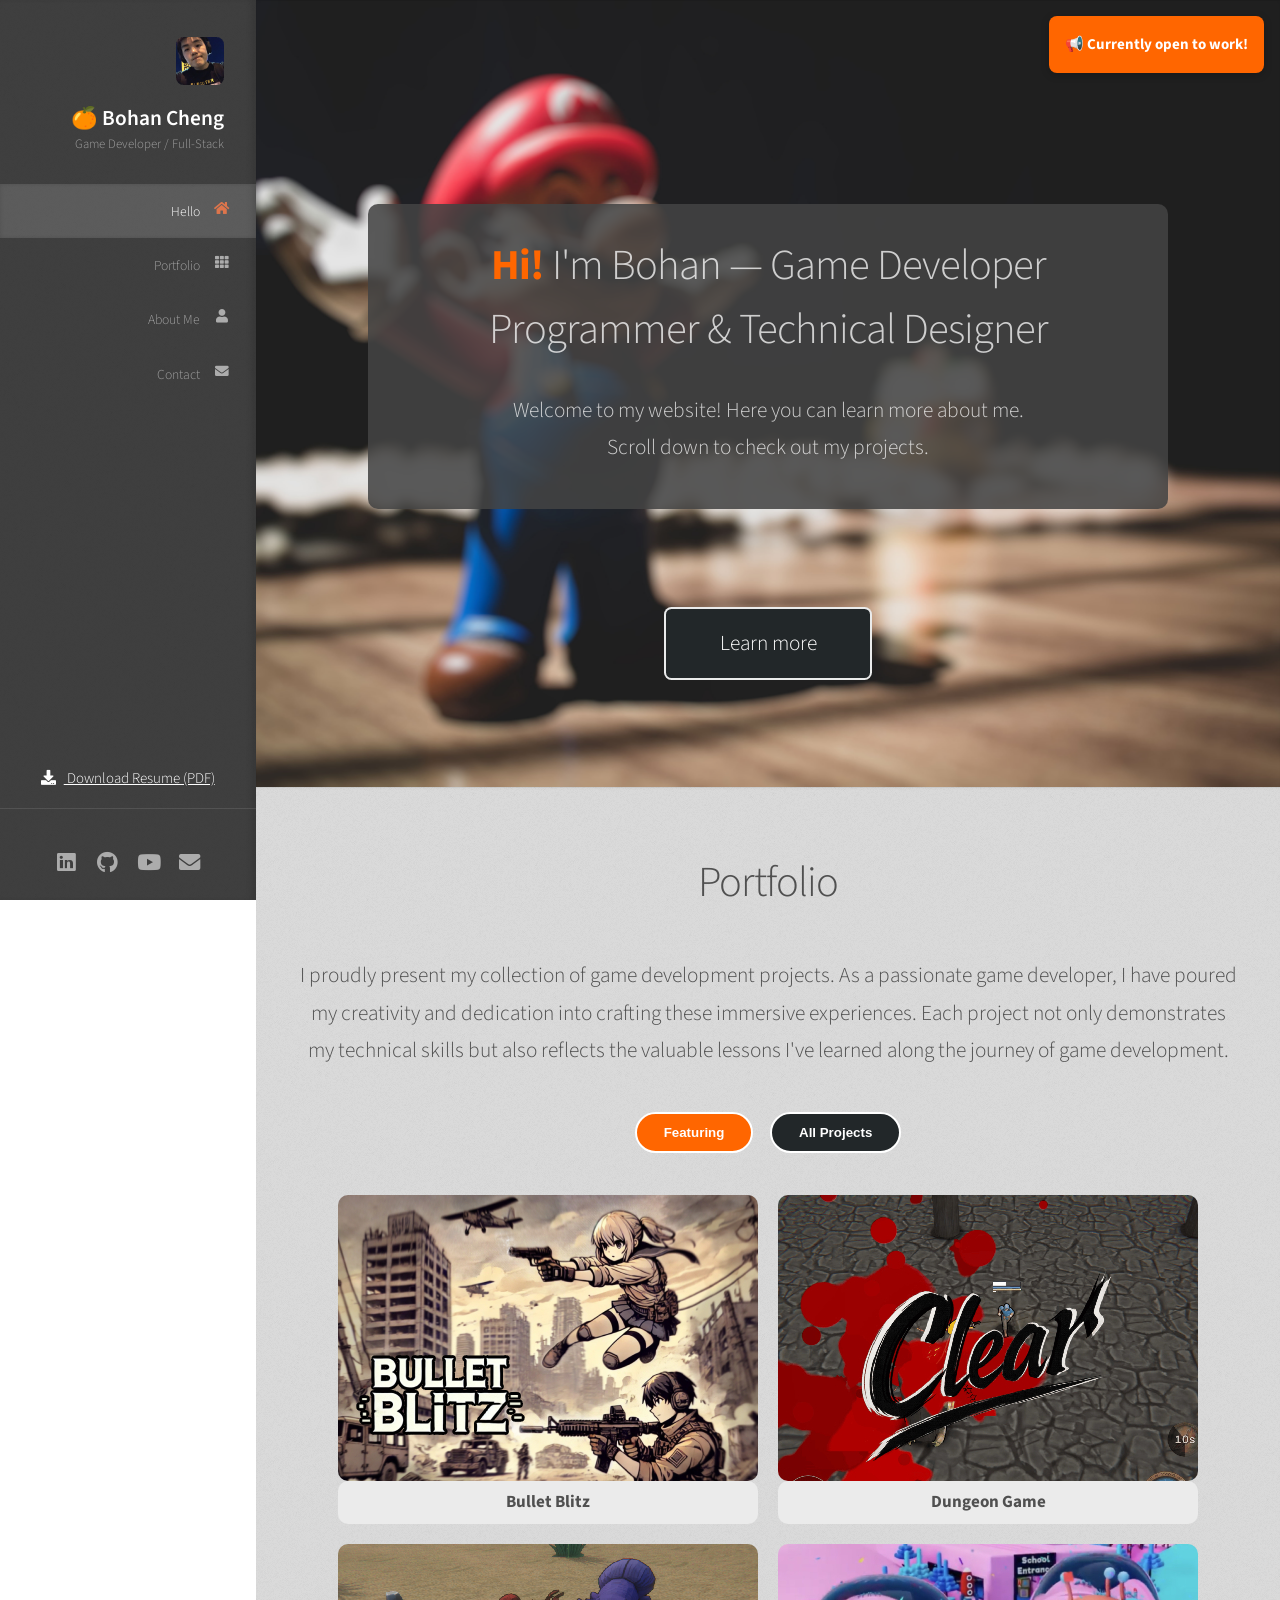
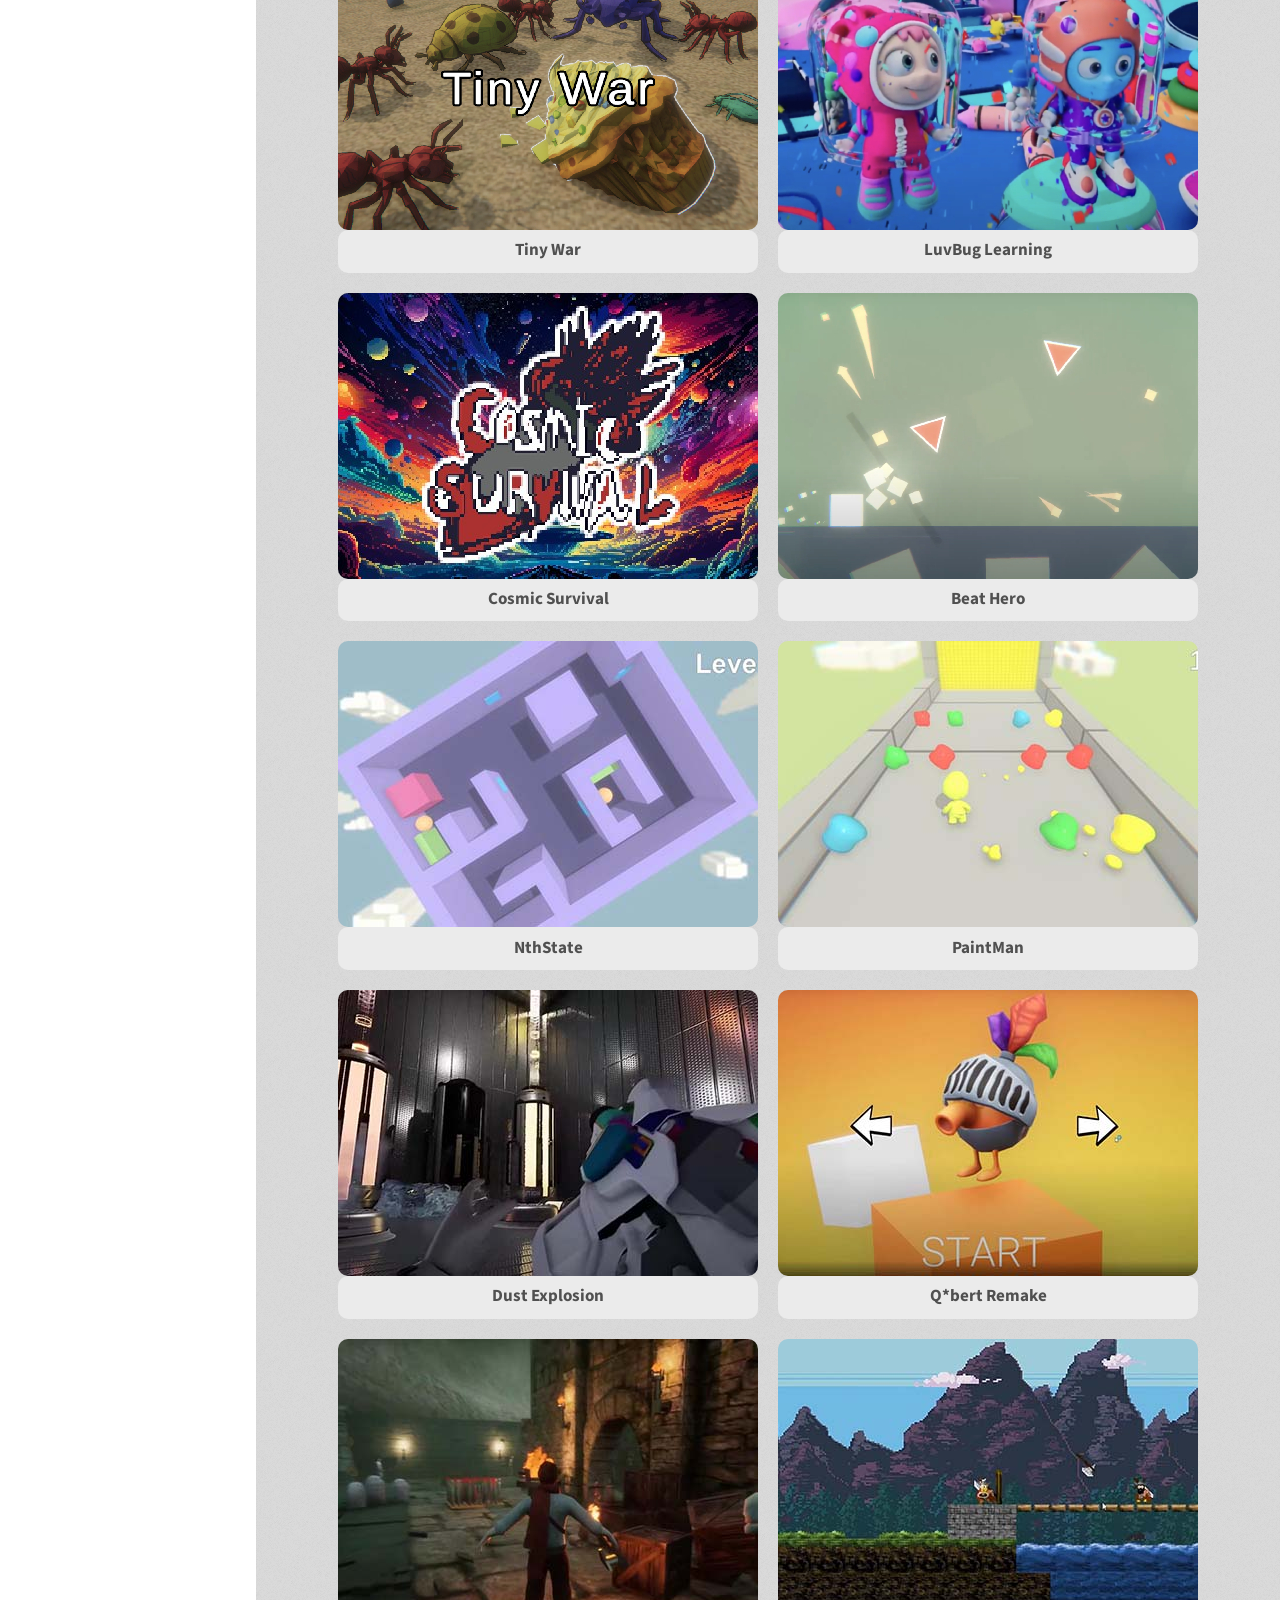
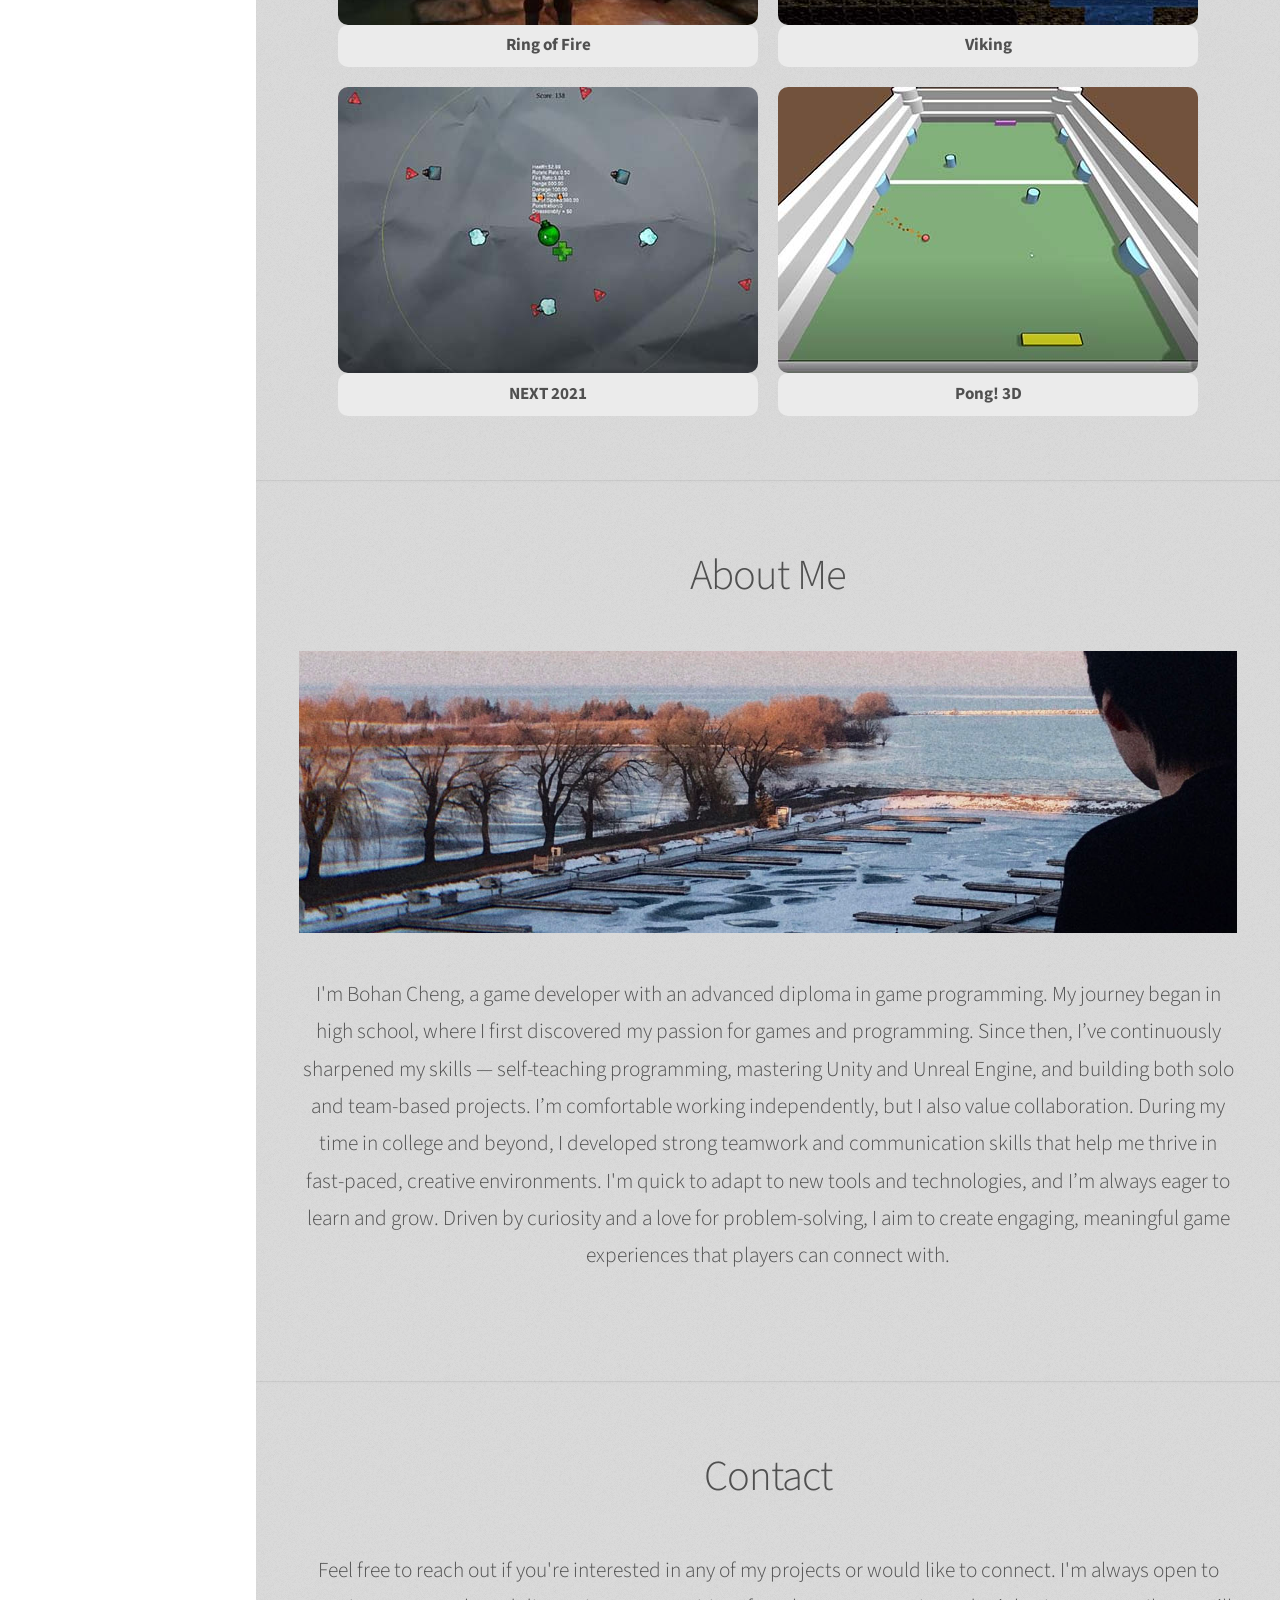
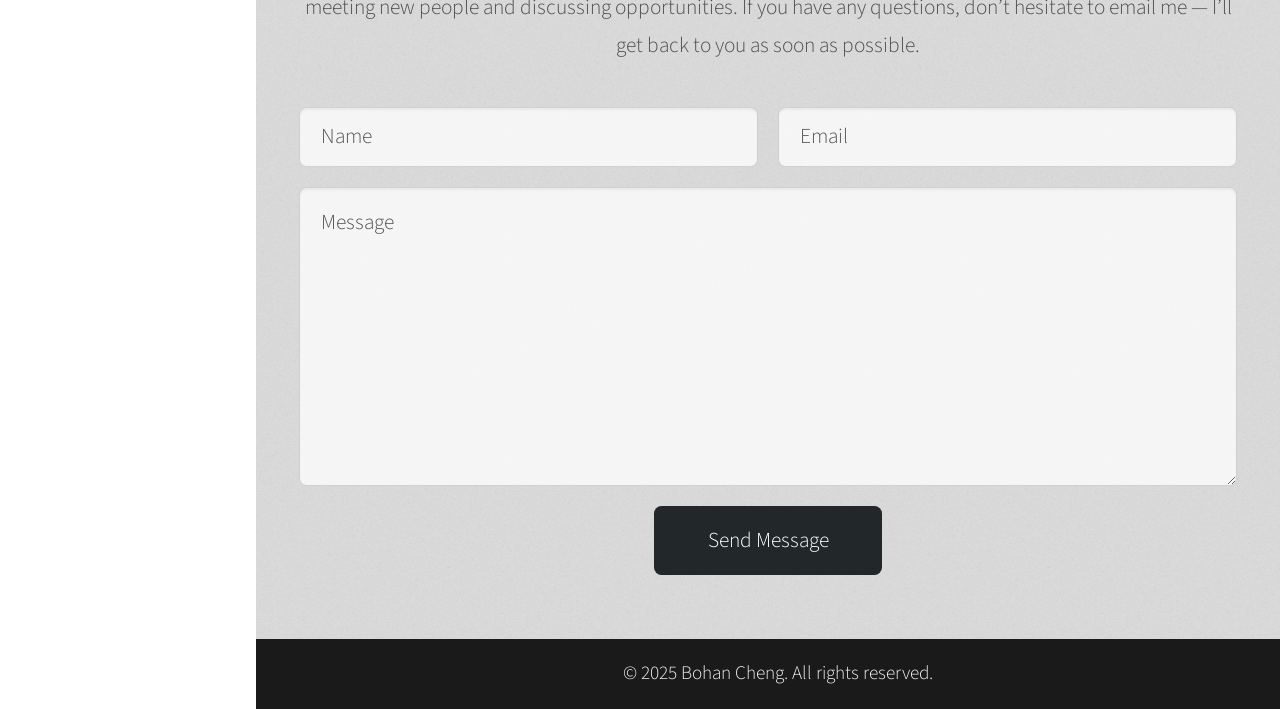
==== index.html @ fdf1dea1 "Update index.html" ====
<!DOCTYPE HTML>
<html>

<head>
  <title>All about Bohan Cheng</title>
  <meta charset="utf-8" />
  <meta name="viewport" content="width=device-width, initial-scale=1, user-scalable=no" />
  <link rel="stylesheet" href="assets/css/main.css" />
</head>

<body class="is-preload">

  <!-- Header -->
  <div id="header">

    <div class="top">
      <!-- Avatar -->
      <div id="logo">
        <span class="image avatar48"><img src="images/me5.jpg" alt="" /></span>
        <h1 id="title">🍊 Bohan Cheng</h1>
        <p>Game Developer / Full-Stack</p>
      </div>

      <!-- Nav -->
      <nav id="nav">
        <ul>
          <li><a href="#home" id="top-link"><span class="icon solid fa-home">Hello</span></a></li>
          <li><a href="#portfolio" id="portfolio-link"><span class="icon solid fa-th">Portfolio</span></a></li>
          <li><a href="#about" id="about-link"><span class="icon solid fa-user">About Me</span></a></li>
          <li><a href="#contact" id="contact-link"><span class="icon solid fa-envelope">Contact</span></a></li>
        </ul>
      </nav>

    </div>

    <div class="resume-download">
      <a href="#" class="resume-link" id="open-resume">
        <span class="icon solid fa-download"></span>
        Download Resume (PDF)
      </a>
    </div>

    <div class="bottom">

      <!-- Social Icons -->
      <ul class="icons">
        <!-- <li><a href="#" class="icon brands fa-twitter"><span class="label">Twitter</span></a></li> -->
        <li><a href="https://www.linkedin.com/in/bohan-cheng-025334149/" target="_blank" class="icon brands fa-linkedin"> <span class="label">LinkedIn</span></a></li>
        <li><a href="https://github.com/Bohan-Cheng" target="_blank" class="icon brands fa-github"> <span class="label">Github</span></a></li>
        <li><a href="https://www.youtube.com/channel/UCG2SwkKbekgWxjsm7J_YqSA" target="_blank" class="icon brands fa-youtube"> <span class="label">YouTube</span></a></li>
        <li><a href="#contact" class="icon solid fa-envelope"> <span class="label">Email</span></a></li>
      </ul>

    </div>

  </div>

  <!-- Main -->
  <div id="main">

    <!-- Intro -->
    <section id="home" class="one dark cover">
      <div id="news-feed">
        📢 Currently open to work!
      </div>
      <div class="text-window">
        <div class="text-panel">
          <h2 class="text-centered"><span style="color: #ff6600; font-weight: bold;">Hi!</span> I'm Bohan — Game Developer<br />
            Programmer & Technical Designer</h2>
          <p class="text-centered2">Welcome to my website! Here you can learn more about me.<br />
            Scroll down to check out my projects.</p>
        </div>
      </div>

      <a href="#portfolio" class="button scrolly" style="border: 2px solid #ffffffe7;">Learn more</a>


    </section>

    <!-- Portfolio -->
    <section id="portfolio" class="two">
      <div class="container">
        <header>
          <h2>Portfolio</h2>
        </header>
        <p>
          I proudly present my collection of game development
          projects. As a passionate game developer, I have poured my creativity and dedication into
          crafting these immersive experiences. Each project not only demonstrates my technical
          skills but also reflects the valuable lessons I've learned along the journey of game development.
        </p>

        <!-- 新增分类筛选 -->
        <div class="portfolio-filter">
          <button class="filter-btn active" data-filter="featured">Featuring</button>
          <button class="filter-btn" data-filter="all">All Projects</button>
        </div>

        <div class="row animate-row">
          <!-- Bullet Blitz -->
          <article class="item featured">
            <input type="image" class="video-open" src="images/BulletBlitz_Cover.jpg"></input>
            <header>
              <h3>Bullet Blitz</h3>
            </header>
          </article>
          <!-- New Dungeon Project -->
          <article class="item featured">
            <input type="image" class="video-open" src="images/Dungeon_Cover.jpg"></input>
            <header>
              <h3>Dungeon Game</h3>
            </header>
          </article>
          <!-- New Dungeon Project -->
          <article class="item featured">
            <input type="image" class="video-open" src="images/TinyWar_Cover.jpg"></input>
            <header>
              <h3>Tiny War</h3>
            </header>
          </article>
          <!-- LuvBug Learning -->
          <article class="item featured">
            <input type="image" class="video-open" src="images/LuvBugLearning_Cover.jpg"></input>
            <header>
              <h3>LuvBug Learning</h3>
            </header>
          </article>
          <!-- Cosmic Survival -->
          <article class="item featured">
            <input type="image" class="video-open" src="images/Cosmic_Survival_Cover.jpg"></input>
            <header>
              <h3>Cosmic Survival</h3>
            </header>
          </article>
          <!-- 1 -->
          <article class="item featured">
            <input type="image" class="video-open" src="images/BeatHero_Cover.jpg"></input>
            <header>
              <h3>Beat Hero</h3>
            </header>
          </article>
          <!-- 1 -->
          <article class="item featured">
            <input type="image" class="video-open" src="images/NthState_Cover.jpg"></input>
            <header>
              <h3>NthState</h3>
            </header>
          </article>
          <!-- 2 -->
          <article class="item featured">
            <input type="image" class="video-open" src="images/PaintMan_Cover.jpg"></input>
            <header>
              <h3>PaintMan</h3>
            </header>
          </article>
          <!-- 3 -->
          <article class="item featured">
            <input type="image" class="video-open" src="images/DustExpolosion_Cover.jpg"></input>
            <header>
              <h3>Dust Explosion</h3>
            </header>
          </article>
          <!-- 4 -->
          <article class="item featured">
            <input type="image" class="video-open" src="images/Qbert_Cover.jpg"></input>
            <header>
              <h3>Q*bert Remake</h3>
            </header>
          </article>
          <!-- 5 -->
          <article class="item">
            <input type="image" class="video-open" src="images/UnetProject_Cover.jpg"></input>
            <header>
              <h3>Multiplayer FPS</h3>
            </header>
          </article>
          <!-- 6 -->
          <article class="item featured">
            <input type="image" class="video-open" src="images/ROF_Cover.jpg"></input>
            <header>
              <h3>Ring of Fire</h3>
            </header>
          </article>
          <!-- 7 -->
          <article class="item featured">
            <input type="image" class="video-open" src="images/Viking_Cover.jpg"></input>
            <header>
              <h3>Viking</h3>
            </header>
          </article>
          <!-- 8 -->
          <article class="item">
            <input type="image" class="video-open" src="images/UE4NetworkingProject_Cover.jpg"></input>
            <header>
              <h3>UE4 Networking</h3>
            </header>
          </article>
          <!-- 9 -->
          <article class="item featured">
            <input type="image" class="video-open" src="images/NEXT2021_Cover.jpg"></input>
            <header>
              <h3>NEXT 2021</h3>
            </header>
          </article>
          <!-- 10 -->
          <article class="item">
            <input type="image" class="video-open" src="images/WeatherSystem_Cover.jpg"></input>
            <header>
              <h3>2D Weather</h3>
            </header>
          </article>
          <!-- 11 -->
          <article class="item featured">
            <input type="image" class="video-open" src="images/Pong! 3D_Cover.jpg"></input>
            <header>
              <h3>Pong! 3D</h3>
            </header>
          </article>
          <!-- 12 -->
          <article class="item">
            <input type="image" class="video-open" src="images/LordsBlessing_Cover.jpg"></input>
            <header>
              <h3>Lord's Blessing</h3>
            </header>
          </article>
          <!-- 13 -->
          <article class="item">
            <input type="image" class="video-open" src="images/Match3_Cover.jpg"></input>
            <header>
              <h3>Match3</h3>
            </header>
          </article>
          <!-- 14 -->
          <article class="item">
            <input type="image" class="video-open" src="images/City2_Cover.jpg"></input>
            <header>
              <h3>City 2</h3>
            </header>
          </article>
          <!-- 15 -->
          <article class="item">
            <input type="image" class="video-open" src="images/BluestoneEngine_Cover.jpg"></input>
            <header>
              <h3>Bluestone Engine</h3>
            </header>
          </article>
          <!-- 16 -->
          <article class="item">
            <input type="image" class="video-open" src="images/BallGame_Cover.jpg"></input>
            <header>
              <h3>Ball Game</h3>
            </header>
          </article>
          <!-- 17 -->
          <article class="item">
            <input type="image" class="video-open" src="images/LightProject_Cover.jpg"></input>
            <header>
              <h3>Light Project</h3>
            </header>
          </article>
          <!-- 18 -->
          <article class="item">
            <input type="image" class="video-open" src="images/MatchingBird_Cover.jpg"></input>
            <header>
              <h3>Matching Bird</h3>
            </header>
          </article>

        </div>
      </div>

      <!-- Project window -->
      <div id="project-window" class="video-window">
        <div id="project-panel" class="video-panel">
          <span id="project-window-close" class="video-close">&#10005;</span>
          <h2 id="project-name">project</h2>
          <iframe id="video-frame" src="https://www.youtube.com/embed" allowfullscreen></iframe>
          <div id="project-description" class="description-window">
            <p>description</p>
          </div>
        </div>
      </div>

    </section>

    <!-- About Me -->
    <section id="about" class="three">
      <div class="container">

        <header>
          <h2>About Me</h2>
        </header>

        <a class="image featured"><img src="images/me2_banner.jpg" alt="" /></a>

        <p>I'm Bohan Cheng, a game developer with an advanced diploma in game programming. My journey began in high school, where I first discovered my passion for games and programming. Since then, I’ve continuously sharpened my skills — self-teaching programming, mastering Unity and Unreal Engine, and building both solo and team-based projects.

          I’m comfortable working independently, but I also value collaboration. During my time in college and beyond, I developed strong teamwork and communication skills that help me thrive in fast-paced, creative environments. I'm quick to adapt to new tools and technologies, and I’m always eager to learn and grow.

          Driven by curiosity and a love for problem-solving, I aim to create engaging, meaningful game experiences that players can connect with.</p>

      </div>
    </section>

    <!-- Contact -->
    <section id="contact" class="four">
      <div class="container">

        <header>
          <h2>Contact</h2>
        </header>

        <p> Feel free to reach out if you're interested in any of my projects or would like to connect. I'm always open to meeting new people and discussing opportunities. If you have any questions, don’t hesitate to email me — I’ll get back to you as soon as possible.</p>

        <form action="https://formsubmit.co/el/wizico" method="POST">
          <div class="row">
            <input type="hidden" name="_next" value="https://bohan-cheng.github.io/#contact">
            <input type="hidden" name="_subject" value="Message From My Website">
            <input type="hidden" name="_captcha" value="false">
            <div class="col-6 col-12-mobile"><input type="text" name="name" placeholder="Name" required /></div>
            <div class="col-6 col-12-mobile"><input type="text" name="email" placeholder="Email" required /></div>
            <div class="col-12">
              <textarea name="message" placeholder="Message" required></textarea>
            </div>
            <div class="col-12">
              <input type="submit" value="Send Message" />
            </div>
          </div>
        </form>

      </div>
    </section>

    <!-- Footer -->
    <div id="footer">

      <!-- Copyright -->
      <ul class="copyright">
        <li>&copy; 2025 Bohan Cheng. All rights reserved.</li>
      </ul>

    </div>

    <!-- Scripts -->
    <script src="assets/js/jquery.min.js"></script>
    <script src="assets/js/jquery.scrolly.min.js"></script>
    <script src="assets/js/jquery.scrollex.min.js"></script>
    <script src="assets/js/browser.min.js"></script>
    <script src="assets/js/breakpoints.min.js"></script>
    <script src="assets/js/util.js"></script>
    <script src="assets/js/main.js"></script>

</body>

</html>
---- assets/css/main.css ----
@import url("fontawesome-all.min.css");
@import url("https://fonts.googleapis.com/css?family=Source+Sans+Pro:300,300italic,400,600");

html,
body,
div,
span,
applet,
object,
iframe,
h1,
h2,
h3,
h4,
h5,
h6,
p,
blockquote,
pre,
a,
abbr,
acronym,
address,
big,
cite,
code,
del,
dfn,
em,
img,
ins,
kbd,
q,
s,
samp,
small,
strike,
strong,
sub,
sup,
tt,
var,
b,
u,
i,
center,
dl,
dt,
dd,
ol,
ul,
li,
fieldset,
form,
label,
legend,
table,
caption,
tbody,
tfoot,
thead,
tr,
th,
td,
article,
aside,
canvas,
details,
embed,
figure,
figcaption,
footer,
header,
hgroup,
menu,
nav,
output,
ruby,
section,
summary,
time,
mark,
audio,
video {
  margin: 0;
  padding: 0;
  border: 0;
  font-size: 100%;
  font: inherit;
  vertical-align: baseline;
}

article,
aside,
details,
figcaption,
figure,
footer,
header,
hgroup,
menu,
nav,
section {
  display: block;
}

body {
  line-height: 1;
}

ol,
ul {
  list-style: none;
}

blockquote,
q {
  quotes: none;
}

blockquote:before,
blockquote:after,
q:before,
q:after {
  content: '';
  content: none;
}

table {
  border-collapse: collapse;
  border-spacing: 0;
}

body {
  -webkit-text-size-adjust: none;
}

mark {
  background-color: transparent;
  color: inherit;
}

input::-moz-focus-inner {
  border: 0;
  padding: 0;
}

input,
select,
textarea {
  -moz-appearance: none;
  -webkit-appearance: none;
  -ms-appearance: none;
  appearance: none;
}

/* Basic */

html {
  box-sizing: border-box;
}

*,
*:before,
*:after {
  box-sizing: inherit;
}

body {
  background: #fff;
  font-family: 'Source Sans Pro', sans-serif;
  font-size: 19pt;
  font-weight: 300;
  line-height: 1.75em;
  color: rgb(80, 80, 80);
}

body.is-preload *,
body.is-preload *:before,
body.is-preload *:after {
  -moz-animation: none !important;
  -webkit-animation: none !important;
  -ms-animation: none !important;
  animation: none !important;
  -moz-transition: none !important;
  -webkit-transition: none !important;
  -ms-transition: none !important;
  transition: none !important;
}

input,
textarea,
select {
  font-family: 'Source Sans Pro', sans-serif;
  font-size: 19pt;
  font-weight: 300;
  line-height: 1.75em;
  color: rgb(80, 80, 80);
}

h1,
h2,
h3,
h4,
h5,
h6 {
  font-weight: 300;
  color: rgb(80, 80, 80);
  line-height: 1.5em;
}

h1 a,
h2 a,
h3 a,
h4 a,
h5 a,
h6 a {
  color: inherit;
  text-decoration: none;
}

h1 a strong,
h2 a strong,
h3 a strong,
h4 a strong,
h5 a strong,
h6 a strong {
  color: #333;
}

h2 {
  font-size: 2em;
  letter-spacing: -1px;
}

h2.alt {
  color: #888;
}

h2.alt strong {
  color: #666;
}

h3 {
  font-size: 1.5em;
}

header {
  margin: 0 0 2em 0;
}

header>p {
  margin: 1em 0 0 0;
}

footer {
  margin: 2em 0 0 0;
}

strong,
b {
  font-weight: 300;
  color: #666;
}

em,
i {
  font-style: italic;
}

a {
  text-decoration: none;
  color: inherit;
  border-bottom: dotted 1px rgba(128, 128, 128, 0.5);
  -moz-transition: color 0.35s ease-in-out, border-bottom-color 0.35s ease-in-out;
  -webkit-transition: color 0.35s ease-in-out, border-bottom-color 0.35s ease-in-out;
  -ms-transition: color 0.35s ease-in-out, border-bottom-color 0.35s ease-in-out;
  transition: color 0.35s ease-in-out, border-bottom-color 0.35s ease-in-out;
  outline: 0;
}

a:hover {
  color: #E27689;
  border-bottom-color: rgba(255, 255, 255, 0);
}

sub {
  position: relative;
  top: 0.5em;
  font-size: 0.8em;
}

sup {
  position: relative;
  top: -0.5em;
  font-size: 0.8em;
}

hr {
  border: 0;
  border-top: solid 1px #ddd;
}

blockquote {
  border-left: solid 0.5em #ddd;
  padding: 1em 0 1em 2em;
  font-style: italic;
}

p,
ul,
ol,
dl,
table {
  margin-bottom: 2em;
}

br.clear {
  clear: both;
}

/* Container */

.container {
  margin: 0 auto;
  max-width: 100%;
  width: 1400px;
}

@media screen and (min-width: 961px) and (max-width: 1880px) {

  .container {
    width: 1200px;
  }

}

@media screen and (min-width: 961px) and (max-width: 1620px) {

  .container {
    width: 960px;
  }

}

@media screen and (min-width: 961px) and (max-width: 1320px) {

  .container {
    width: 100%;
  }

}

@media screen and (max-width: 960px) {

  .container {
    width: 100%;
  }

}

@media screen and (max-width: 736px) {

  .container {
    width: 100%;
  }

}

/* Row */

.row {
  display: flex;
  flex-wrap: wrap;
  box-sizing: border-box;
  align-items: stretch;
  justify-content: center;
}

.row>* {
  box-sizing: border-box;
}

.row.gtr-uniform>*> :last-child {
  margin-bottom: 0;
}

.row.aln-left {
  justify-content: flex-start;
}

.row.aln-center {
  justify-content: center;
}

.row.aln-right {
  justify-content: flex-end;
}

.row.aln-top {
  align-items: flex-start;
}

.row.aln-middle {
  align-items: center;
}

.row.aln-bottom {
  align-items: flex-end;
}

.row>.imp {
  order: -1;
}

.row>.col-1 {
  width: 8.33333%;
}

.row>.off-1 {
  margin-left: 8.33333%;
}

.row>.col-2 {
  width: 16.66667%;
}

.row>.off-2 {
  margin-left: 16.66667%;
}

.row>.col-3 {
  width: 25%;
}

.row>.off-3 {
  margin-left: 25%;
}

.row>.col-4 {
  width: 33.33333%;
}

.row>.off-4 {
  margin-left: 33.33333%;
}

.row>.col-5 {
  width: 41.66667%;
}

.row>.off-5 {
  margin-left: 41.66667%;
}

.row>.col-6 {
  width: 50%;
}

.row>.off-6 {
  margin-left: 50%;
}

.row>.col-7 {
  width: 58.33333%;
}

.row>.off-7 {
  margin-left: 58.33333%;
}

.row>.col-8 {
  width: 66.66667%;
}

.row>.off-8 {
  margin-left: 66.66667%;
}

.row>.col-9 {
  width: 75%;
}

.row>.off-9 {
  margin-left: 75%;
}

.row>.col-10 {
  width: 83.33333%;
}

.row>.off-10 {
  margin-left: 83.33333%;
}

.row>.col-11 {
  width: 91.66667%;
}

.row>.off-11 {
  margin-left: 91.66667%;
}

.row>.col-12 {
  width: 100%;
}

.row>.off-12 {
  margin-left: 100%;
}

.row.gtr-0 {
  margin-top: 0px;
  margin-left: 0px;
}

.row.gtr-0>* {
  padding: 0px 0 0 0px;
}

.row.gtr-0.gtr-uniform {
  margin-top: 0px;
}

.row.gtr-0.gtr-uniform>* {
  padding-top: 0px;
}

.row.gtr-25 {
  margin-top: -10px;
  margin-left: -10px;
}

.row.gtr-25>* {
  padding: 10px 0 0 10px;
}

.row.gtr-25.gtr-uniform {
  margin-top: -10px;
}

.row.gtr-25.gtr-uniform>* {
  padding-top: 10px;
}

.row.gtr-50 {
  margin-top: -20px;
  margin-left: -20px;
}

.row.gtr-50>* {
  padding: 20px 0 0 20px;
}

.row.gtr-50.gtr-uniform {
  margin-top: -20px;
}

.row.gtr-50.gtr-uniform>* {
  padding-top: 20px;
}

.row {
  margin-top: -40px;
  margin-left: -40px;
}

.row>* {
  padding: 40px 0 0 40px;
}

.row.gtr-uniform {
  margin-top: -40px;
}

.row.gtr-uniform>* {
  padding-top: 40px;
}

.row.gtr-150 {
  margin-top: -60px;
  margin-left: -60px;
}

.row.gtr-150>* {
  padding: 60px 0 0 60px;
}

.row.gtr-150.gtr-uniform {
  margin-top: -60px;
}

.row.gtr-150.gtr-uniform>* {
  padding-top: 60px;
}

.row.gtr-200 {
  margin-top: -80px;
  margin-left: -80px;
}

.row.gtr-200>* {
  padding: 80px 0 0 80px;
}

.row.gtr-200.gtr-uniform {
  margin-top: -80px;
}

.row.gtr-200.gtr-uniform>* {
  padding-top: 80px;
}

@media screen and (min-width: 961px) and (max-width: 1880px) {

  .row {
    display: flex;
    flex-wrap: wrap;
    box-sizing: border-box;
    align-items: stretch;
  }

  .row>* {
    box-sizing: border-box;
  }

  .row.gtr-uniform>*> :last-child {
    margin-bottom: 0;
  }

  .row.aln-left {
    justify-content: flex-start;
  }

  .row.aln-center {
    justify-content: center;
  }

  .row.aln-right {
    justify-content: flex-end;
  }

  .row.aln-top {
    align-items: flex-start;
  }

  .row.aln-middle {
    align-items: center;
  }

  .row.aln-bottom {
    align-items: flex-end;
  }

  .row>.imp-wide {
    order: -1;
  }

  .row>.col-1-wide {
    width: 8.33333%;
  }

  .row>.off-1-wide {
    margin-left: 8.33333%;
  }

  .row>.col-2-wide {
    width: 16.66667%;
  }

  .row>.off-2-wide {
    margin-left: 16.66667%;
  }

  .row>.col-3-wide {
    width: 25%;
  }

  .row>.off-3-wide {
    margin-left: 25%;
  }

  .row>.col-4-wide {
    width: 33.33333%;
  }

  .row>.off-4-wide {
    margin-left: 33.33333%;
  }

  .row>.col-5-wide {
    width: 41.66667%;
  }

  .row>.off-5-wide {
    margin-left: 41.66667%;
  }

  .row>.col-6-wide {
    width: 50%;
  }

  .row>.off-6-wide {
    margin-left: 50%;
  }

  .row>.col-7-wide {
    width: 58.33333%;
  }

  .row>.off-7-wide {
    margin-left: 58.33333%;
  }

  .row>.col-8-wide {
    width: 66.66667%;
  }

  .row>.off-8-wide {
    margin-left: 66.66667%;
  }

  .row>.col-9-wide {
    width: 75%;
  }

  .row>.off-9-wide {
    margin-left: 75%;
  }

  .row>.col-10-wide {
    width: 83.33333%;
  }

  .row>.off-10-wide {
    margin-left: 83.33333%;
  }

  .row>.col-11-wide {
    width: 91.66667%;
  }

  .row>.off-11-wide {
    margin-left: 91.66667%;
  }

  .row>.col-12-wide {
    width: 100%;
  }

  .row>.off-12-wide {
    margin-left: 100%;
  }

  .row.gtr-0 {
    margin-top: 0px;
    margin-left: 0px;
  }

  .row.gtr-0>* {
    padding: 0px 0 0 0px;
  }

  .row.gtr-0.gtr-uniform {
    margin-top: 0px;
  }

  .row.gtr-0.gtr-uniform>* {
    padding-top: 0px;
  }

  .row.gtr-25 {
    margin-top: -10px;
    margin-left: -10px;
  }

  .row.gtr-25>* {
    padding: 10px 0 0 10px;
  }

  .row.gtr-25.gtr-uniform {
    margin-top: -10px;
  }

  .row.gtr-25.gtr-uniform>* {
    padding-top: 10px;
  }

  .row.gtr-50 {
    margin-top: -20px;
    margin-left: -20px;
  }

  .row.gtr-50>* {
    padding: 20px 0 0 20px;
  }

  .row.gtr-50.gtr-uniform {
    margin-top: -20px;
  }

  .row.gtr-50.gtr-uniform>* {
    padding-top: 20px;
  }

  .row {
    margin-top: -40px;
    margin-left: -40px;
  }

  .row>* {
    padding: 40px 0 0 40px;
  }

  .row.gtr-uniform {
    margin-top: -40px;
  }

  .row.gtr-uniform>* {
    padding-top: 40px;
  }

  .row.gtr-150 {
    margin-top: -60px;
    margin-left: -60px;
  }

  .row.gtr-150>* {
    padding: 60px 0 0 60px;
  }

  .row.gtr-150.gtr-uniform {
    margin-top: -60px;
  }

  .row.gtr-150.gtr-uniform>* {
    padding-top: 60px;
  }

  .row.gtr-200 {
    margin-top: -80px;
    margin-left: -80px;
  }

  .row.gtr-200>* {
    padding: 80px 0 0 80px;
  }

  .row.gtr-200.gtr-uniform {
    margin-top: -80px;
  }

  .row.gtr-200.gtr-uniform>* {
    padding-top: 80px;
  }

}

@media screen and (min-width: 961px) and (max-width: 1620px) {

  .row {
    display: flex;
    flex-wrap: wrap;
    box-sizing: border-box;
    align-items: stretch;
  }

  .row>* {
    box-sizing: border-box;
  }

  .row.gtr-uniform>*> :last-child {
    margin-bottom: 0;
  }

  .row.aln-left {
    justify-content: flex-start;
  }

  .row.aln-center {
    justify-content: center;
  }

  .row.aln-right {
    justify-content: flex-end;
  }

  .row.aln-top {
    align-items: flex-start;
  }

  .row.aln-middle {
    align-items: center;
  }

  .row.aln-bottom {
    align-items: flex-end;
  }

  .row>.imp-normal {
    order: -1;
  }

  .row>.col-1-normal {
    width: 8.33333%;
  }

  .row>.off-1-normal {
    margin-left: 8.33333%;
  }

  .row>.col-2-normal {
    width: 16.66667%;
  }

  .row>.off-2-normal {
    margin-left: 16.66667%;
  }

  .row>.col-3-normal {
    width: 25%;
  }

  .row>.off-3-normal {
    margin-left: 25%;
  }

  .row>.col-4-normal {
    width: 33.33333%;
  }

  .row>.off-4-normal {
    margin-left: 33.33333%;
  }

  .row>.col-5-normal {
    width: 41.66667%;
  }

  .row>.off-5-normal {
    margin-left: 41.66667%;
  }

  .row>.col-6-normal {
    width: 50%;
  }

  .row>.off-6-normal {
    margin-left: 50%;
  }

  .row>.col-7-normal {
    width: 58.33333%;
  }

  .row>.off-7-normal {
    margin-left: 58.33333%;
  }

  .row>.col-8-normal {
    width: 66.66667%;
  }

  .row>.off-8-normal {
    margin-left: 66.66667%;
  }

  .row>.col-9-normal {
    width: 75%;
  }

  .row>.off-9-normal {
    margin-left: 75%;
  }

  .row>.col-10-normal {
    width: 83.33333%;
  }

  .row>.off-10-normal {
    margin-left: 83.33333%;
  }

  .row>.col-11-normal {
    width: 91.66667%;
  }

  .row>.off-11-normal {
    margin-left: 91.66667%;
  }

  .row>.col-12-normal {
    width: 100%;
  }

  .row>.off-12-normal {
    margin-left: 100%;
  }

  .row.gtr-0 {
    margin-top: 0px;
    margin-left: 0px;
  }

  .row.gtr-0>* {
    padding: 0px 0 0 0px;
  }

  .row.gtr-0.gtr-uniform {
    margin-top: 0px;
  }

  .row.gtr-0.gtr-uniform>* {
    padding-top: 0px;
  }

  .row.gtr-25 {
    margin-top: -10px;
    margin-left: -10px;
  }

  .row.gtr-25>* {
    padding: 10px 0 0 10px;
  }

  .row.gtr-25.gtr-uniform {
    margin-top: -10px;
  }

  .row.gtr-25.gtr-uniform>* {
    padding-top: 10px;
  }

  .row.gtr-50 {
    margin-top: -20px;
    margin-left: -20px;
  }

  .row.gtr-50>* {
    padding: 20px 0 0 20px;
  }

  .row.gtr-50.gtr-uniform {
    margin-top: -20px;
  }

  .row.gtr-50.gtr-uniform>* {
    padding-top: 20px;
  }

  .row {
    margin-top: -40px;
    margin-left: -40px;
  }

  .row>* {
    padding: 40px 0 0 40px;
  }

  .row.gtr-uniform {
    margin-top: -40px;
  }

  .row.gtr-uniform>* {
    padding-top: 40px;
  }

  .row.gtr-150 {
    margin-top: -60px;
    margin-left: -60px;
  }

  .row.gtr-150>* {
    padding: 60px 0 0 60px;
  }

  .row.gtr-150.gtr-uniform {
    margin-top: -60px;
  }

  .row.gtr-150.gtr-uniform>* {
    padding-top: 60px;
  }

  .row.gtr-200 {
    margin-top: -80px;
    margin-left: -80px;
  }

  .row.gtr-200>* {
    padding: 80px 0 0 80px;
  }

  .row.gtr-200.gtr-uniform {
    margin-top: -80px;
  }

  .row.gtr-200.gtr-uniform>* {
    padding-top: 80px;
  }

}

@media screen and (min-width: 961px) and (max-width: 1320px) {

  .row {
    display: flex;
    flex-wrap: wrap;
    box-sizing: border-box;
    align-items: stretch;
  }

  .row>* {
    box-sizing: border-box;
  }

  .row.gtr-uniform>*> :last-child {
    margin-bottom: 0;
  }

  .row.aln-left {
    justify-content: flex-start;
  }

  .row.aln-center {
    justify-content: center;
  }

  .row.aln-right {
    justify-content: flex-end;
  }

  .row.aln-top {
    align-items: flex-start;
  }

  .row.aln-middle {
    align-items: center;
  }

  .row.aln-bottom {
    align-items: flex-end;
  }

  .row>.imp-narrow {
    order: -1;
  }

  .row>.col-1-narrow {
    width: 8.33333%;
  }

  .row>.off-1-narrow {
    margin-left: 8.33333%;
  }

  .row>.col-2-narrow {
    width: 16.66667%;
  }

  .row>.off-2-narrow {
    margin-left: 16.66667%;
  }

  .row>.col-3-narrow {
    width: 25%;
  }

  .row>.off-3-narrow {
    margin-left: 25%;
  }

  .row>.col-4-narrow {
    width: 33.33333%;
  }

  .row>.off-4-narrow {
    margin-left: 33.33333%;
  }

  .row>.col-5-narrow {
    width: 41.66667%;
  }

  .row>.off-5-narrow {
    margin-left: 41.66667%;
  }

  .row>.col-6-narrow {
    width: 50%;
  }

  .row>.off-6-narrow {
    margin-left: 50%;
  }

  .row>.col-7-narrow {
    width: 58.33333%;
  }

  .row>.off-7-narrow {
    margin-left: 58.33333%;
  }

  .row>.col-8-narrow {
    width: 66.66667%;
  }

  .row>.off-8-narrow {
    margin-left: 66.66667%;
  }

  .row>.col-9-narrow {
    width: 75%;
  }

  .row>.off-9-narrow {
    margin-left: 75%;
  }

  .row>.col-10-narrow {
    width: 83.33333%;
  }

  .row>.off-10-narrow {
    margin-left: 83.33333%;
  }

  .row>.col-11-narrow {
    width: 91.66667%;
  }

  .row>.off-11-narrow {
    margin-left: 91.66667%;
  }

  .row>.col-12-narrow {
    width: 100%;
  }

  .row>.off-12-narrow {
    margin-left: 100%;
  }

  .row.gtr-0 {
    margin-top: 0px;
    margin-left: 0px;
  }

  .row.gtr-0>* {
    padding: 0px 0 0 0px;
  }

  .row.gtr-0.gtr-uniform {
    margin-top: 0px;
  }

  .row.gtr-0.gtr-uniform>* {
    padding-top: 0px;
  }

  .row.gtr-25 {
    margin-top: -5px;
    margin-left: -5px;
  }

  .row.gtr-25>* {
    padding: 5px 0 0 5px;
  }

  .row.gtr-25.gtr-uniform {
    margin-top: -5px;
  }

  .row.gtr-25.gtr-uniform>* {
    padding-top: 5px;
  }

  .row.gtr-50 {
    margin-top: -10px;
    margin-left: -10px;
  }

  .row.gtr-50>* {
    padding: 10px 0 0 10px;
  }

  .row.gtr-50.gtr-uniform {
    margin-top: -10px;
  }

  .row.gtr-50.gtr-uniform>* {
    padding-top: 10px;
  }

  .row {
    margin-top: -20px;
    margin-left: -20px;
  }

  .row>* {
    padding: 20px 0 0 20px;
  }

  .row.gtr-uniform {
    margin-top: -20px;
  }

  .row.gtr-uniform>* {
    padding-top: 20px;
  }

  .row.gtr-150 {
    margin-top: -30px;
    margin-left: -30px;
  }

  .row.gtr-150>* {
    padding: 30px 0 0 30px;
  }

  .row.gtr-150.gtr-uniform {
    margin-top: -30px;
  }

  .row.gtr-150.gtr-uniform>* {
    padding-top: 30px;
  }

  .row.gtr-200 {
    margin-top: -40px;
    margin-left: -40px;
  }

  .row.gtr-200>* {
    padding: 40px 0 0 40px;
  }

  .row.gtr-200.gtr-uniform {
    margin-top: -40px;
  }

  .row.gtr-200.gtr-uniform>* {
    padding-top: 40px;
  }

}

@media screen and (max-width: 960px) {

  .row {
    display: flex;
    flex-wrap: wrap;
    box-sizing: border-box;
    align-items: stretch;
  }

  .row>* {
    box-sizing: border-box;
  }

  .row.gtr-uniform>*> :last-child {
    margin-bottom: 0;
  }

  .row.aln-left {
    justify-content: flex-start;
  }

  .row.aln-center {
    justify-content: center;
  }

  .row.aln-right {
    justify-content: flex-end;
  }

  .row.aln-top {
    align-items: flex-start;
  }

  .row.aln-middle {
    align-items: center;
  }

  .row.aln-bottom {
    align-items: flex-end;
  }

  .row>.imp-narrower {
    order: -1;
  }

  .row>.col-1-narrower {
    width: 8.33333%;
  }

  .row>.off-1-narrower {
    margin-left: 8.33333%;
  }

  .row>.col-2-narrower {
    width: 16.66667%;
  }

  .row>.off-2-narrower {
    margin-left: 16.66667%;
  }

  .row>.col-3-narrower {
    width: 25%;
  }

  .row>.off-3-narrower {
    margin-left: 25%;
  }

  .row>.col-4-narrower {
    width: 33.33333%;
  }

  .row>.off-4-narrower {
    margin-left: 33.33333%;
  }

  .row>.col-5-narrower {
    width: 41.66667%;
  }

  .row>.off-5-narrower {
    margin-left: 41.66667%;
  }

  .row>.col-6-narrower {
    width: 50%;
  }

  .row>.off-6-narrower {
    margin-left: 50%;
  }

  .row>.col-7-narrower {
    width: 58.33333%;
  }

  .row>.off-7-narrower {
    margin-left: 58.33333%;
  }

  .row>.col-8-narrower {
    width: 66.66667%;
  }

  .row>.off-8-narrower {
    margin-left: 66.66667%;
  }

  .row>.col-9-narrower {
    width: 75%;
  }

  .row>.off-9-narrower {
    margin-left: 75%;
  }

  .row>.col-10-narrower {
    width: 83.33333%;
  }

  .row>.off-10-narrower {
    margin-left: 83.33333%;
  }

  .row>.col-11-narrower {
    width: 91.66667%;
  }

  .row>.off-11-narrower {
    margin-left: 91.66667%;
  }

  .row>.col-12-narrower {
    width: 100%;
  }

  .row>.off-12-narrower {
    margin-left: 100%;
  }

  .row.gtr-0 {
    margin-top: 0px;
    margin-left: 0px;
  }

  .row.gtr-0>* {
    padding: 0px 0 0 0px;
  }

  .row.gtr-0.gtr-uniform {
    margin-top: 0px;
  }

  .row.gtr-0.gtr-uniform>* {
    padding-top: 0px;
  }

  .row.gtr-25 {
    margin-top: -5px;
    margin-left: -5px;
  }

  .row.gtr-25>* {
    padding: 5px 0 0 5px;
  }

  .row.gtr-25.gtr-uniform {
    margin-top: -5px;
  }

  .row.gtr-25.gtr-uniform>* {
    padding-top: 5px;
  }

  .row.gtr-50 {
    margin-top: -10px;
    margin-left: -10px;
  }

  .row.gtr-50>* {
    padding: 10px 0 0 10px;
  }

  .row.gtr-50.gtr-uniform {
    margin-top: -10px;
  }

  .row.gtr-50.gtr-uniform>* {
    padding-top: 10px;
  }

  .row {
    margin-top: -20px;
    margin-left: -20px;
  }

  .row>* {
    padding: 20px 0 0 20px;
  }

  .row.gtr-uniform {
    margin-top: -20px;
  }

  .row.gtr-uniform>* {
    padding-top: 20px;
  }

  .row.gtr-150 {
    margin-top: -30px;
    margin-left: -30px;
  }

  .row.gtr-150>* {
    padding: 30px 0 0 30px;
  }

  .row.gtr-150.gtr-uniform {
    margin-top: -30px;
  }

  .row.gtr-150.gtr-uniform>* {
    padding-top: 30px;
  }

  .row.gtr-200 {
    margin-top: -40px;
    margin-left: -40px;
  }

  .row.gtr-200>* {
    padding: 40px 0 0 40px;
  }

  .row.gtr-200.gtr-uniform {
    margin-top: -40px;
  }

  .row.gtr-200.gtr-uniform>* {
    padding-top: 40px;
  }

}

@media screen and (max-width: 736px) {

  .row {
    display: flex;
    flex-wrap: wrap;
    box-sizing: border-box;
    align-items: stretch;
  }

  .row>* {
    box-sizing: border-box;
  }

  .row.gtr-uniform>*> :last-child {
    margin-bottom: 0;
  }

  .row.aln-left {
    justify-content: flex-start;
  }

  .row.aln-center {
    justify-content: center;
  }

  .row.aln-right {
    justify-content: flex-end;
  }

  .row.aln-top {
    align-items: flex-start;
  }

  .row.aln-middle {
    align-items: center;
  }

  .row.aln-bottom {
    align-items: flex-end;
  }

  .row>.imp-mobile {
    order: -1;
  }

  .row>.col-1-mobile {
    width: 8.33333%;
  }

  .row>.off-1-mobile {
    margin-left: 8.33333%;
  }

  .row>.col-2-mobile {
    width: 16.66667%;
  }

  .row>.off-2-mobile {
    margin-left: 16.66667%;
  }

  .row>.col-3-mobile {
    width: 25%;
  }

  .row>.off-3-mobile {
    margin-left: 25%;
  }

  .row>.col-4-mobile {
    width: 33.33333%;
  }

  .row>.off-4-mobile {
    margin-left: 33.33333%;
  }

  .row>.col-5-mobile {
    width: 41.66667%;
  }

  .row>.off-5-mobile {
    margin-left: 41.66667%;
  }

  .row>.col-6-mobile {
    width: 50%;
  }

  .row>.off-6-mobile {
    margin-left: 50%;
  }

  .row>.col-7-mobile {
    width: 58.33333%;
  }

  .row>.off-7-mobile {
    margin-left: 58.33333%;
  }

  .row>.col-8-mobile {
    width: 66.66667%;
  }

  .row>.off-8-mobile {
    margin-left: 66.66667%;
  }

  .row>.col-9-mobile {
    width: 75%;
  }

  .row>.off-9-mobile {
    margin-left: 75%;
  }

  .row>.col-10-mobile {
    width: 83.33333%;
  }

  .row>.off-10-mobile {
    margin-left: 83.33333%;
  }

  .row>.col-11-mobile {
    width: 91.66667%;
  }

  .row>.off-11-mobile {
    margin-left: 91.66667%;
  }

  .row>.col-12-mobile {
    width: 100%;
  }

  .row>.off-12-mobile {
    margin-left: 100%;
  }

  .row.gtr-0 {
    margin-top: 0px;
    margin-left: 0px;
  }

  .row.gtr-0>* {
    padding: 0px 0 0 0px;
  }

  .row.gtr-0.gtr-uniform {
    margin-top: 0px;
  }

  .row.gtr-0.gtr-uniform>* {
    padding-top: 0px;
  }

  .row.gtr-25 {
    margin-top: -5px;
    margin-left: -5px;
  }

  .row.gtr-25>* {
    padding: 5px 0 0 5px;
  }

  .row.gtr-25.gtr-uniform {
    margin-top: -5px;
  }

  .row.gtr-25.gtr-uniform>* {
    padding-top: 5px;
  }

  .row.gtr-50 {
    margin-top: -10px;
    margin-left: -10px;
  }

  .row.gtr-50>* {
    padding: 10px 0 0 10px;
  }

  .row.gtr-50.gtr-uniform {
    margin-top: -10px;
  }

  .row.gtr-50.gtr-uniform>* {
    padding-top: 10px;
  }

  .row {
    margin-top: -20px;
    margin-left: -20px;
  }

  .row>* {
    padding: 20px 0 0 20px;
  }

  .row.gtr-uniform {
    margin-top: -20px;
  }

  .row.gtr-uniform>* {
    padding-top: 20px;
  }

  .row.gtr-150 {
    margin-top: -30px;
    margin-left: -30px;
  }

  .row.gtr-150>* {
    padding: 30px 0 0 30px;
  }

  .row.gtr-150.gtr-uniform {
    margin-top: -30px;
  }

  .row.gtr-150.gtr-uniform>* {
    padding-top: 30px;
  }

  .row.gtr-200 {
    margin-top: -40px;
    margin-left: -40px;
  }

  .row.gtr-200>* {
    padding: 40px 0 0 40px;
  }

  .row.gtr-200.gtr-uniform {
    margin-top: -40px;
  }

  .row.gtr-200.gtr-uniform>* {
    padding-top: 40px;
  }

}

/* Sections/Article */

section,
article {
  margin-bottom: 3em;
}

section> :last-child,
section>.container,
section:last-child,
article> :last-child,
article>.container,
article:last-child {
  margin-bottom: 0;
}

.row>section,
.row>article {
  margin-bottom: 0;
}

/* Image */

.image {
  display: inline-block;
  border: 0;
}

.image img {
  display: block;
  width: 100%;
}

.image.avatar48 {
  width: 48px;
  height: 48px;
  border-radius: 0.5em;
  background: rgb(255, 255, 255);
}

.image.avatar48 img {
  width: 48px;
  height: 48px;
  border-radius: 0.35em;
}

.image.fit {
  display: block;
  width: 100%;
}

.image.featured {
  display: block;
  width: 100%;
  margin: 0 0 2em 0;
}

.image.left {
  float: left;
  margin: 0 2em 2em 0;
}

.image.centered {
  display: block;
  margin: 0 0 2em 0;
}

.image.centered img {
  margin: 0 auto;
  width: auto;
}

/* List */

ul {
  list-style: disc;
  padding-left: 1em;
}

ul li {
  padding-left: 0.5em;
}

ol {
  list-style: decimal;
  padding-left: 1.25em;
}

ol li {
  padding-left: 0.25em;
}

/* Icons */

ul.icons {
  cursor: default;
  list-style: none;
  padding-left: 0;
}

ul.icons li {
  display: inline-block;
  padding-left: 0;
}

ul.icons a {
  display: inline-block;
  width: 2em;
  height: 2em;
  line-height: 2em;
  text-align: center;
  border: 0;
}

/* Form */

form label {
  display: block;
  text-align: left;
  margin-bottom: 0.5em;
}

form input[type="text"],
form input[type="email"],
form input[type="password"],
form select,
form textarea {
  position: relative;
  -webkit-appearance: none;
  display: block;
  border: 0;
  outline: 0;
  background: #fff;
  background: rgba(255, 255, 255, 0.75);
  width: 100%;
  border-radius: 0.35em;
  padding: 0.75em 1em 0.75em 1em;
  box-shadow: inset 0 0.1em 0.1em 0 rgba(0, 0, 0, 0.05);
  border: solid 1px rgba(0, 0, 0, 0.15);
  -moz-transition: all 0.35s ease-in-out;
  -webkit-transition: all 0.35s ease-in-out;
  -ms-transition: all 0.35s ease-in-out;
  transition: all 0.35s ease-in-out;
}

form input[type="text"]:focus,
form input[type="email"]:focus,
form input[type="password"]:focus,
form select:focus,
form textarea:focus {
  box-shadow: 0 0 2px 1px #8ebebc;
  background: #fff;
}

form input[type="text"],
form input[type="email"],
form input[type="password"],
form select {
  line-height: 1.25em;
}

form textarea {
  min-height: 14em;
}

form ::-webkit-input-placeholder {
  color: #555 !important;
}

form :-moz-placeholder {
  color: #555 !important;
}

form ::-moz-placeholder {
  color: #555 !important;
}

form :-ms-input-placeholder {
  color: #555 !important;
}

form ::-moz-focus-inner {
  border: 0;
}

/* Table */

table {
  width: 100%;
  text-align: left;
}

table tbody tr:nth-child(2n+2) {
  background: #f4f4f4;
}

table td {
  padding: 0.5em 1em 0.5em 1em;
}

table th {
  text-align: left;
  padding: 0.5em 1em 0.5em 1em;
  color: #fff;
  background: #222729 url("images/overlay.png");
}

table thead {
  background: #444;
  color: #fff;
}

table tfoot {
  background: #eee;
}

/* Button */

input[type="button"],
input[type="submit"],
input[type="reset"],
button,
.button {
  position: relative;
  display: inline-block;
  border-radius: 0.35em;
  color: #fff !important;
  text-decoration: none;
  padding: 0.75em 2.5em 0.75em 2.5em;
  background-color: #222729;
  border: 0;
  cursor: pointer;
  /* background-image: -moz-linear-gradient(top, rgba(0, 0, 0, 0), rgba(0, 0, 0, 0.15)), url("images/overlay.png");
  background-image: -webkit-linear-gradient(top, rgba(0, 0, 0, 0), rgba(0, 0, 0, 0.15)), url("images/overlay.png");
  background-image: -ms-linear-gradient(top, rgba(0, 0, 0, 0), rgba(0, 0, 0, 0.15)), url("images/overlay.png");
  background-image: linear-gradient(top, rgba(0, 0, 0, 0), rgba(0, 0, 0, 0.15)), url("images/overlay.png");
  -moz-transition: background-color 0.35s ease-in-out;
  -webkit-transition: background-color 0.35s ease-in-out;
  -ms-transition: background-color 0.35s ease-in-out; */
  transition: background-color 0.35s ease-in-out;
}

input[type="button"]:hover,
input[type="submit"]:hover,
input[type="reset"]:hover,
button:hover,
.button:hover {
  background-color: #373f42;
}

input[type="button"]:active,
input[type="submit"]:active,
input[type="reset"]:active,
button:active,
.button:active {
  background-color: #6b787c;
}

/* Item */

.item {
  margin-bottom: 40px;
}

.item header {
  background: rgb(235, 235, 235);
  margin: 0;
  padding: 0.5em 0 0.5em 0;
  font-size: 0.8em;
  border-radius: 10px;
}

.item header h3 {
  font-size: 1em;
  font-weight: bold;
}

/* Icons */

.icon {
  text-decoration: none;
  text-decoration: none;
}

.icon:before {
  -moz-osx-font-smoothing: grayscale;
  -webkit-font-smoothing: antialiased;
  display: inline-block;
  font-style: normal;
  font-variant: normal;
  text-rendering: auto;
  line-height: 1;
  text-transform: none !important;
  font-family: 'Font Awesome 5 Free';
  font-weight: 400;
}

.icon:before {
  line-height: inherit;
}

.icon>.label {
  display: none;
}

.icon.solid:before {
  font-weight: 900;
}

.icon.brands:before {
  font-family: 'Font Awesome 5 Brands';
}

/* Header */

#header {
  display: -moz-flex;
  display: -webkit-flex;
  display: -ms-flex;
  display: flex;
  -moz-flex-direction: column;
  -webkit-flex-direction: column;
  -ms-flex-direction: column;
  flex-direction: column;
  -moz-justify-content: space-between;
  -webkit-justify-content: space-between;
  -ms-justify-content: space-between;
  justify-content: space-between;
  background: #3f3f3f url("images/overlay.png");
  box-shadow: inset -0.25em 0 0.25em 0 rgba(0, 0, 0, 0.1);
  color: #fff;
  height: 100%;
  left: 0;
  overflow-y: auto;
  position: fixed;
  text-align: right;
  top: 0;
  width: 375px;
}

#header .top {
  -moz-flex-grow: 1;
  -webkit-flex-grow: 1;
  -ms-flex-grow: 1;
  flex-grow: 1;
}

#header .bottom {
  -moz-flex-shrink: 0;
  -webkit-flex-shrink: 0;
  -ms-flex-shrink: 0;
  flex-shrink: 0;
  padding: 1.5em 0 0.75em 0;
}

#header .bottom> :last-child {
  margin-bottom: 0;
}

#header .icons {
  font-size: 1em;
  text-align: center;
}

#header .icons a {
  color: #acacac;
  -moz-transition: color 0.35s ease-in-out;
  -webkit-transition: color 0.35s ease-in-out;
  -ms-transition: color 0.35s ease-in-out;
  transition: color 0.35s ease-in-out;
}

#header .icons a:hover {
  color: #fff;
}

#logo {
  position: relative;
  margin: 1.75em 1.5em 1.5em 1.5em;
  min-height: 48px;
  cursor: default;
}

#logo h1 {
  position: relative;
  color: #fff;
  font-weight: 600;
  font-size: 1em;
  line-height: 1em;
}

#logo p {
  position: relative;
  display: block;
  font-size: 0.6em;
  color: rgba(255, 255, 255, 0.5);
  line-height: 1.25em;
  margin: 0.5em 0 0 0;
}

#logo .image {
  position: absolute;
  left: 0;
  top: 0;
}

#nav ul {
  list-style: none;
  padding-left: 0;
  margin-bottom: 0;
}

#nav ul li {
  padding-left: 0;
}

#nav ul li a {
  display: block;
  padding: 0.5em 1.5em 0.5em 1.5em;
  color: rgba(255, 255, 255, 0.5);
  text-decoration: none;
  outline: 0;
  border: 0;
  -moz-transition: none;
  -webkit-transition: none;
  -ms-transition: none;
  transition: none;
}

#nav ul li a span {
  position: relative;
  display: block;
  font-size: 0.8em;
}

#nav ul li a span:before {
  position: absolute;
  left: 0;
  color: #acacac;
  text-align: center;
  width: 1.25em;
  line-height: 1.75em;
}

#nav ul li a.active {
  background: rgba(255, 255, 255, 0.15);
  box-shadow: inset 0 0 0.25em 0 rgba(0, 0, 0, 0.125);
  color: #fff;
}

#nav ul li a.active span:before {
  color: #dd754c;
}

/* Footer */

#footer {
  margin: 0;
  text-align: center;
  background-color: #1a1a1a;
  /* darker and more modern */
  color: #f0f0f0;
  /* brighter text for contrast */
  padding: 1rem 0;
  /* reduced vertical padding */
  box-shadow: none;
  /* removed subtle inner shadows */
  font-size: 0.9em;
}


#footer .copyright {
  cursor: default;
  margin: 0;
}

#footer .copyright li {
  display: inline-block;
  line-height: 1em;
  border-left: solid 1px rgba(128, 128, 128, 0.35);
  padding: 0 0 0 0.5em;
  margin: 0 0 0 0.5em;
}

#footer .copyright li:first-child {
  border-left: 0;
  padding-left: 0;
  margin-left: 0;
}

/* Main */

#main {
  margin-left: 375px;
}

#main>section {
  margin: 0;
  overflow: hidden;
  padding: 2em 0;
  box-shadow: inset 0 1px 0 0 rgba(0, 0, 0, 0.05), inset 0 0.1em 0.1em 0 rgba(0, 0, 0, 0.025);
  text-align: center;
  background-image: url("images/overlay.png");
}

#main>section.dark {
  color: #ddd;
  color: rgba(255, 255, 255, 0.75);
}

#main>section.dark h2,
#main>section.dark h3,
#main>section.dark h4,
#main>section.dark h5,
#main>section.dark h6 {
  color: inherit;
}

#main>section.dark strong {
  color: #fff;
  border-color: inherit;
}

#main>section.dark a {
  color: #fff;
  border-color: inherit;
}

#main>section.dark a:hover {
  border-bottom-color: rgba(236, 236, 236, 0);
}

#main>section.cover {
  padding: 5em 0;
  background-size: cover;
  background-position: center center;
}

#main>section.one {
  background-color: #dbdbdb;
  background-image: url("../../images/cover_blur.jpg");
}

#main>section.two {
  background-color: #dbdbdb;
}

#main>section.three {
  background-color: #dbdbdb;
}

#main>section.four {
  background-color: #dbdbdb;
}

/* Wide */

@media screen and (min-width: 961px) and (max-width: 1880px) {

  /* Basic */

  body,
  input,
  textarea,
  select {
    font-size: 17pt;
  }

  /* Header */

  #header {
    width: 300px;
  }

  /* Footer */

  #footer {
    margin-left: 0px;
  }

  /* Main */

  #main {
    margin-left: 300px;
  }

}

/* Normal */

@media screen and (min-width: 961px) and (max-width: 1620px) {

  /* Main */

  #main>section {
    padding: 3em 0;
  }

  #main section.cover {
    padding: 5em 0;
  }

}

/* Narrow */

@media screen and (min-width: 961px) and (max-width: 1320px) {

  /* Basic */

  body,
  input,
  textarea,
  select {
    font-size: 16pt;
  }

  .container {
    padding: 0 2em 0 2em;
  }

  /* Icons */

  ul.icons li a {
    width: 1.75em;
  }

  /* Item */

  .item {
    margin-bottom: 20px;
  }

  /* Header */

  #header {
    width: 20%;
  }

  #logo .image {
    position: relative;
    margin: 0 0 0.5em 0;
  }

  #nav ul li a {
    font-size: 0.8em;
    padding-top: 0.5em;
    padding-bottom: 0.5em;
  }

  #nav ul li a span {
    padding-right: 2.25em;
  }

  #nav ul li a span:before {
    left: 100%;
    margin-left: -1.25em;
    line-height: 2.25em;
  }

  /* Footer */

  #footer {
    margin-left: 0;
  }

  /* Main */

  #main {
    margin-left: 20%;
  }

}

/* Narrower */

#headerToggle {
  display: none;
}

#news-feed {
  position: fixed;
  top: 1rem;
  right: 1rem;
  background-color: #ff6600;
  color: #ffffff;
  padding: 10px 16px;
  font-weight: bold;
  font-size: 15px;
  border-radius: 8px;
  box-shadow: 0 2px 8px rgba(0, 0, 0, 0.2);
  z-index: 10000;
  opacity: 0;
  transform: translateY(-20px);
  transition: opacity 0.6s ease, transform 0.6s ease;
  display: none;
  /* ✅ Hidden initially */
}

/* 分类筛选按钮 */
.portfolio-filter {
  text-align: center;
  margin: 2em 0;
}

.filter-btn {
  /* background: #fff; */
  color: #ff6600;
  border: 2px solid #ffffff;
  padding: 0.8em 2em;
  margin: 0 0.5em;
  border-radius: 30px;
  font-weight: bold;
  cursor: pointer;
  transition: all 0.3s ease;
}

.filter-btn:hover {
  background: #ff944d;
  color: #fff;
}

.filter-btn.active {
  background: #ff6600;
  color: #fff;
}

/* 行容器的动画 */
.animate-row {
  opacity: 1;
  transform: translateY(0);
  transition: opacity 0.4s ease, transform 0.4s ease;
}

/* 隐藏时的状态 */
.animate-row.hidden {
  opacity: 0;
  transform: translateY(20px);
  pointer-events: none;
}

#news-feed.show {
  display: inline-block;
  /* ✅ Becomes visible when animation starts */
  opacity: 1;
  transform: translateY(0);
}

#news-feed.hide {
  opacity: 0;
  transform: translateY(-20px);
}

@media screen and (max-width: 960px) {

  /* Basic */

  html,
  body {
    overflow-x: hidden;
  }

  body,
  input,
  textarea,
  select {
    font-size: 16pt;
  }

  header br {
    display: none;
  }

  .container {
    padding: 0 2em 0 2em;
  }

  /* Item */

  .item {
    margin-bottom: 15px;
  }

  /* Icons */

  ul.icons a {
    width: 1.75em;
    font-size: 1.25em;
  }

  /* Header */

  #header {
    -moz-backface-visibility: hidden;
    -webkit-backface-visibility: hidden;
    -ms-backface-visibility: hidden;
    backface-visibility: hidden;
    -moz-transform: translateX(-275px);
    -webkit-transform: translateX(-275px);
    -ms-transform: translateX(-275px);
    transform: translateX(-275px);
    -moz-transition: -moz-transform 0.5s ease;
    -webkit-transition: -webkit-transform 0.5s ease;
    -ms-transition: -ms-transform 0.5s ease;
    transition: transform 0.5s ease;
    -webkit-overflow-scrolling: touch;
    display: block;
    height: 100%;
    left: 0;
    overflow-y: auto;
    position: fixed;
    top: 0;
    width: 275px;
    z-index: 10002;
    width: 275px;
    background: #222729 url("images/overlay.png");
    box-shadow: inset -0.25em 0 0.25em 0 rgba(0, 0, 0, 0.125);
  }

  #header .top {
    position: relative;
  }

  #header .bottom {
    border-top: solid 1px rgba(255, 255, 255, 0.05);
    box-shadow: 0 -1px 0 0 rgba(0, 0, 0, 0.15);
    padding-top: 0em;
    margin-top: 0em;
    position: relative;
  }

  #logo {
    margin: 1.5em 1.25em 1.25em 1.25em;
  }

  #nav ul li a {
    padding: 0.5em 1.25em 0.5em 1.25em;
  }

  #headerToggle {
    -moz-backface-visibility: hidden;
    -webkit-backface-visibility: hidden;
    -ms-backface-visibility: hidden;
    backface-visibility: hidden;
    -moz-transition: -moz-transform 0.5s ease;
    -webkit-transition: -webkit-transform 0.5s ease;
    -ms-transition: -ms-transform 0.5s ease;
    transition: transform 0.5s ease;
    display: block;
    height: 2.25em;
    left: 0;
    position: fixed;
    top: 0;
    width: 3.25em;
    z-index: 10001;
  }

  #headerToggle .toggle {
    text-decoration: none;
    position: absolute;
    left: 0;
    top: 0;
    width: 100%;
    height: 100%;
    outline: 0;
    border: 0;
  }

  #headerToggle .toggle:before {
    -moz-osx-font-smoothing: grayscale;
    -webkit-font-smoothing: antialiased;
    display: inline-block;
    font-style: normal;
    font-variant: normal;
    text-rendering: auto;
    line-height: 1;
    text-transform: none !important;
    font-family: 'Font Awesome 5 Free';
    font-weight: 900;
  }

  #headerToggle .toggle:before {
    text-decoration: none;
    content: '\f0c9';
    color: #fff;
    font-size: 18px;
    background: rgba(128, 136, 144, 0.5);
    border-radius: 0.35em;
    text-align: center;
    position: absolute;
    left: 0.5em;
    top: 0.5em;
    display: block;
    width: 3.25em;
    height: 2.25em;
    line-height: 2.25em;
  }

  body.header-visible #main {
    -moz-transform: translateX(275px);
    -webkit-transform: translateX(275px);
    -ms-transform: translateX(275px);
    transform: translateX(275px);
  }

  body.header-visible #headerToggle {
    -moz-transform: translateX(275px);
    -webkit-transform: translateX(275px);
    -ms-transform: translateX(275px);
    transform: translateX(275px);
  }

  body.header-visible #header {
    -moz-transform: translateX(0);
    -webkit-transform: translateX(0);
    -ms-transform: translateX(0);
    transform: translateX(0);
  }

  /* Footer */

  #footer {
    margin-left: 0;
  }

  /* Main */

  #main {
    -moz-backface-visibility: hidden;
    -webkit-backface-visibility: hidden;
    -ms-backface-visibility: hidden;
    backface-visibility: hidden;
    -moz-transition: -moz-transform 0.5s ease;
    -webkit-transition: -webkit-transform 0.5s ease;
    -ms-transition: -ms-transform 0.5s ease;
    transition: transform 0.5s ease;
    padding-bottom: 1px;
    margin-left: 0;
  }

  #main>section {
    padding: 3em 0;
  }

  #main section.cover {
    padding: 4em 0;
  }

}

/* Mobile */

@media screen and (max-width: 736px) {

  /* Basic */

  body,
  input,
  textarea,
  select {
    font-size: 14pt;
  }

  h2 {
    font-size: 1.5em;
    letter-spacing: 0;
    font-weight: 300;
  }

  .container {
    padding: 0 15px 0 15px;
  }

  /* List */

  ul.icons a {
    width: 2em;
    font-size: 1.25em;
  }

  /* Main */

  #main>section {
    padding: 2em 0;
  }

  #main section.cover {
    padding: 4em 0em;
  }

  #main section.cover header {
    padding: 0 1em;
  }

  /* Footer */

  #footer .copyright li {
    display: block;
    line-height: 1.25em;
    border: 0;
    padding: 0;
    margin: 1em 0 0 0;
  }

  #footer .copyright li:first-child {
    margin-top: 0;
  }

}

.text-window {
  align-items: center;
  justify-content: center;
  display: flex;
  height: 500px;
}

/* My customs */
.text-panel {
  background-color: rgba(66.6, 66.6, 66.6, 0.866);
  position: relative;
  text-align: center;
  justify-self: center;
  padding: 30px 50px;
  width: 800px;
  max-width: 100%;
  border-radius: 10px;
}

.video-window {
  position: fixed;
  top: 0;
  left: 0;
  width: 100%;
  height: 100%;
  z-index: 99999;

  /* 原黑色透明背景 */
  background-color: rgba(0, 0, 0, 0.7);

  /* 新增模糊效果 */
  backdrop-filter: blur(5px);
  /* 模糊强度 */
  -webkit-backdrop-filter: blur(5px);
  /* Safari 兼容 */

  /* 其他原有属性 */
  justify-content: center;
  align-items: center;
  pointer-events: none;
  display: flex;
  transition: opacity 0.3s ease;
  opacity: 0;
}

/* 简历下载链接样式 */
.resume-download {
  text-align: center;
  padding: 0.5em 0;
  border-bottom: 1px solid rgba(255, 255, 255, 0.1);
  /* 可选分隔线 */
}

.resume-link {
  text-decoration: underline !important;
  color: #ffffff !important;
  /* 主题橙色 */
  border-bottom: none !important;
  font-weight: 300;
  font-size: 0.7em;
  transition: color 0.3s ease;
}

.resume-link:hover {
  color: #fff !important;
  /* 悬停变白 */
}

.resume-link .icon {
  margin-right: 0.5em;
}

.video-window.show {
  pointer-events: all;
  opacity: 1;
}

.video-panel {
  position: fixed;
  justify-content: center;
  align-items: center;
  display: 0;
  padding: 1em 1em;
  background-color: #dbdbdb;
  width: 1100px;
  height: 800px;
  max-height: 95%;
  max-width: 95%;
  border-radius: 10px;
  overflow: auto;
  pointer-events: none;
}

.video-panel.input {
  pointer-events: auto;
}

.video-open {
  transition: transform 0.3s ease;
  display: block;
  width: 100%;
  border-radius: 10px;
  /* You can adjust the value as needed */
  overflow: hidden;
  /* Optional: keeps child elements like images from spilling out */
}

.video-open:hover {
  transform: scale(1.05);
  outline: 5px solid white;
  outline-offset: -4px;
  /* Optional: makes the outline hug the image */
}

.video-close {
  position: absolute;
  top: 0.5em;
  right: 1em;
  font-size: 25px;
  cursor: pointer;
}

.video-panel iframe {
  width: 565px;
  height: 310px;
  border-radius: 10px;
  max-width: 17em;
  max-height: 9.59em;
  transform: scale(1);
  box-shadow: 0 20ox 20px rgba(0, 0, 0, 0.2);
  outline: none;
}

/* Centered text */
.text-centered {
  position: relative;
  top: 0px;
  bottom: 20px;
}

/* Centered text */
.text-centered2 {
  position: relative;
  top: 30px;
  bottom: 10px;
}

.description-window {
  padding: 2em 2em;
  text-align: left;
  max-height: 100%;
}
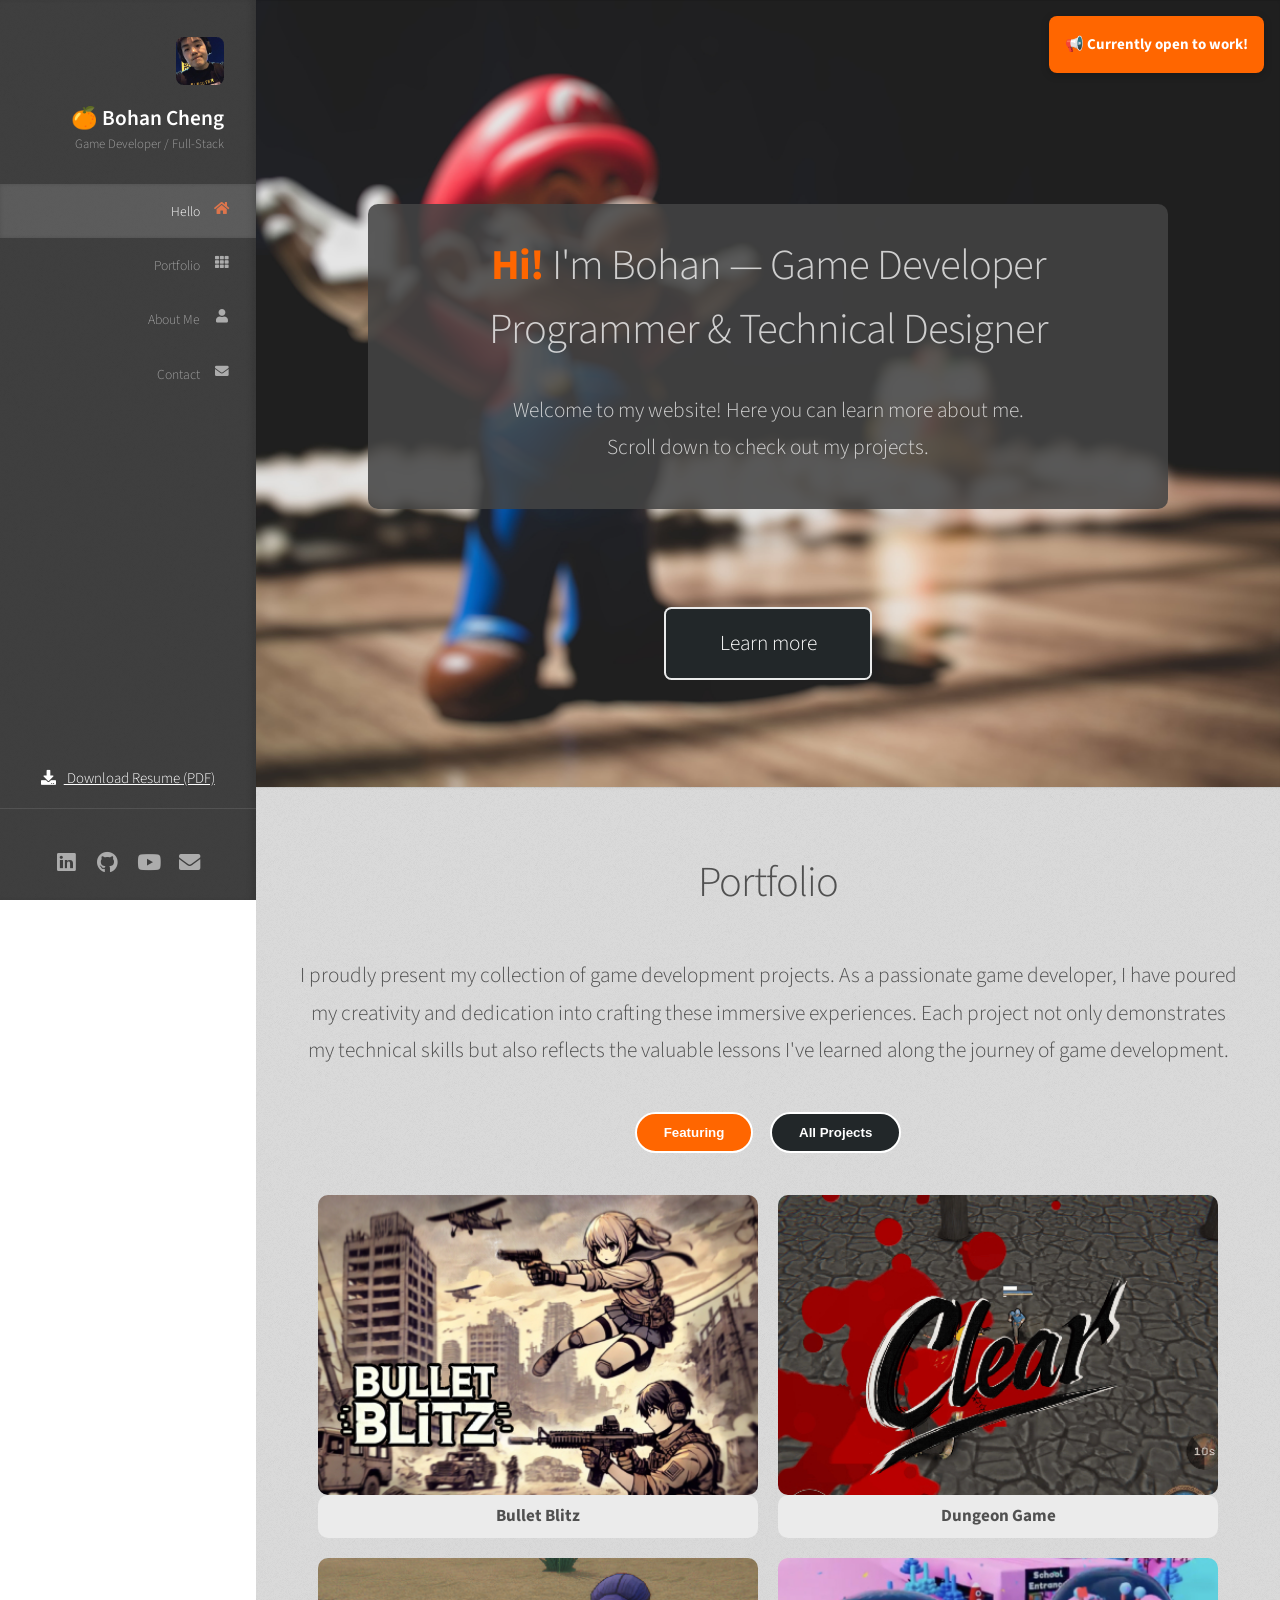
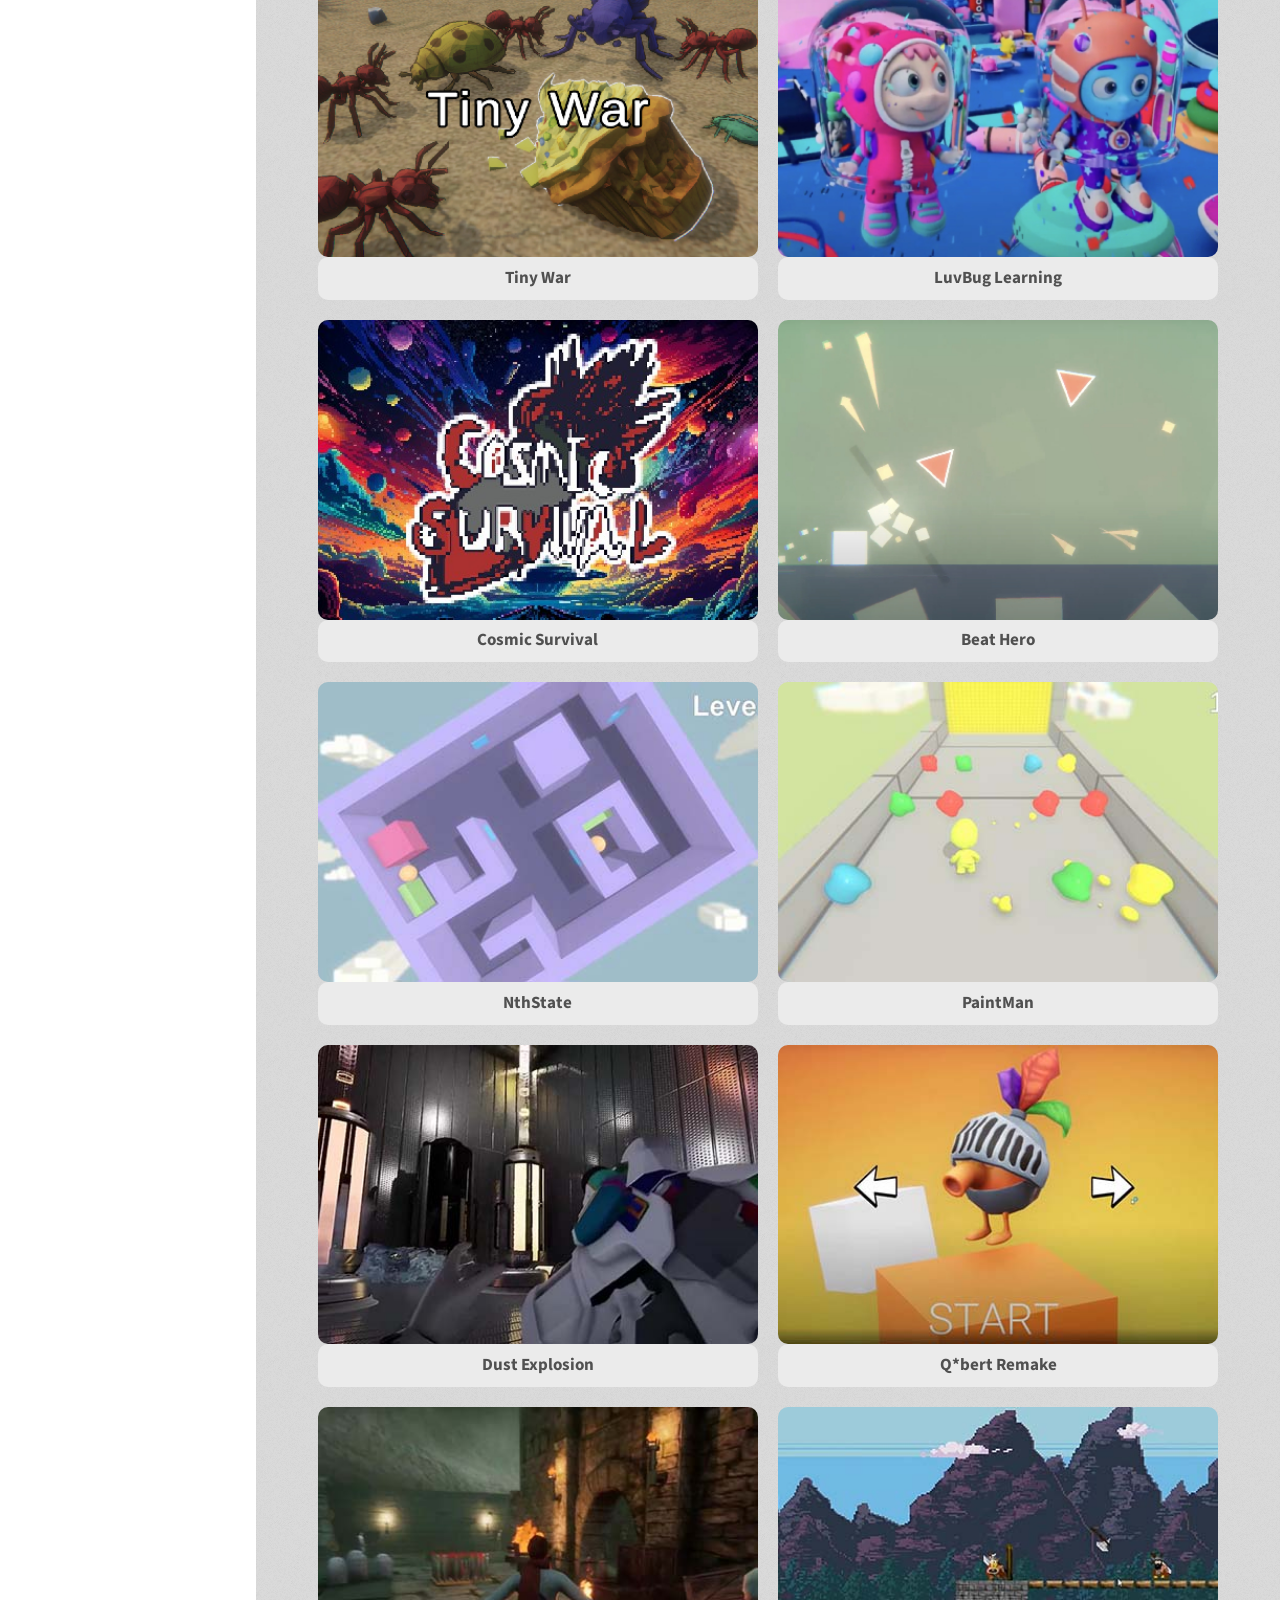
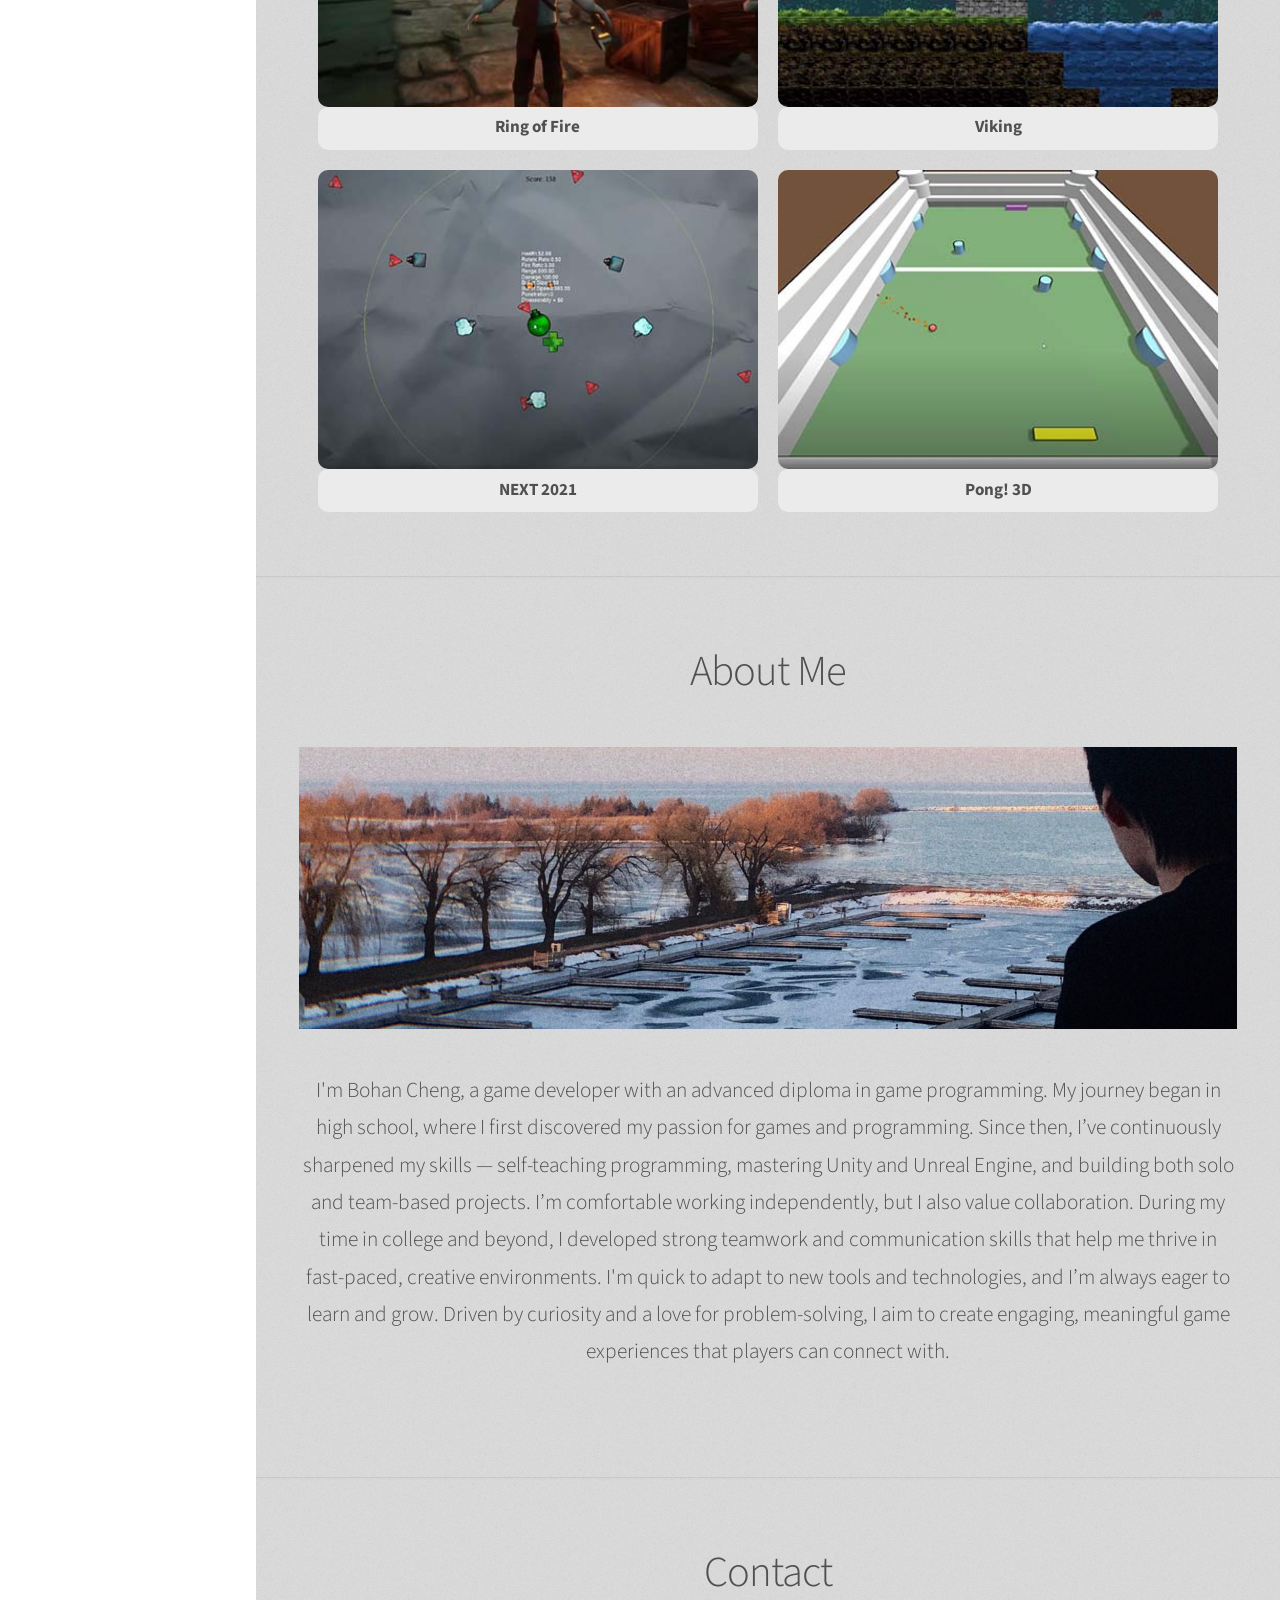
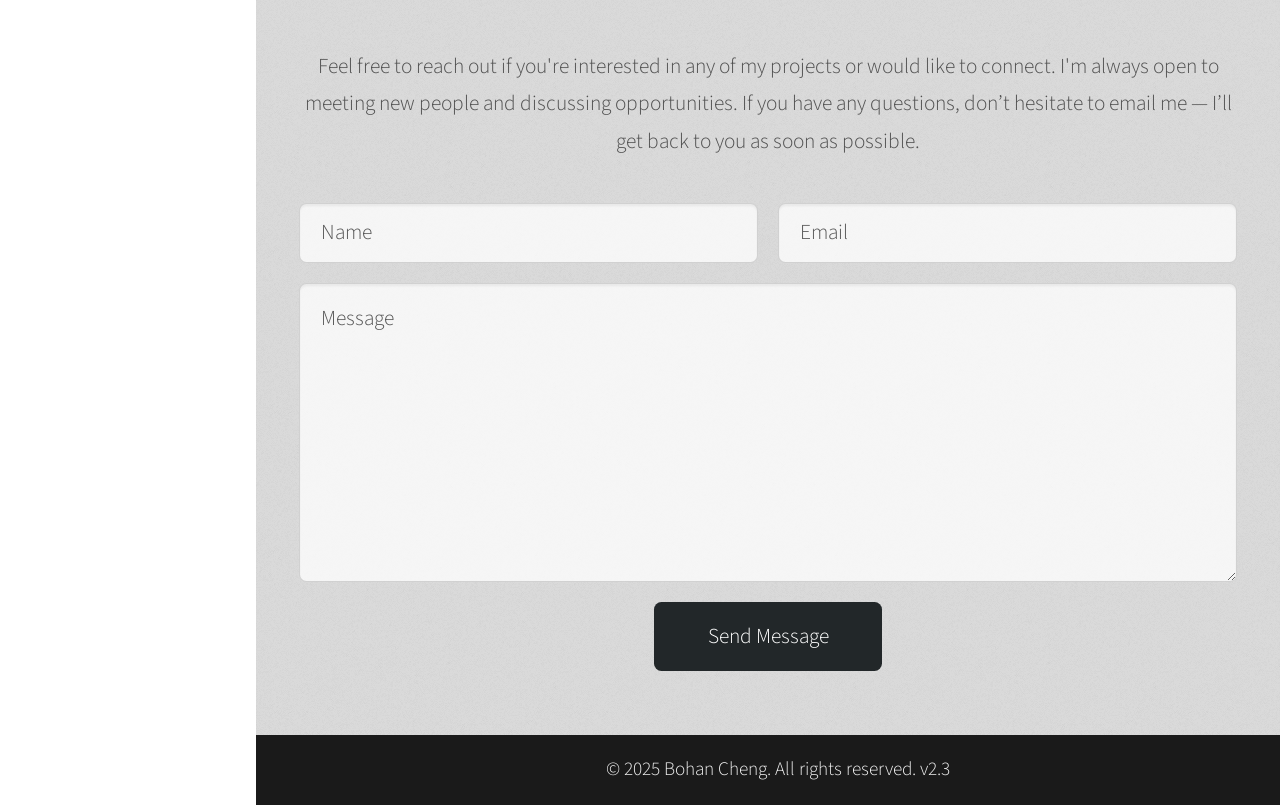
==== commit 360fcb3d: "Update index.html" ====
--- a/index.html
+++ b/index.html
@@ -312,7 +312,7 @@
 
         <p> Feel free to reach out if you're interested in any of my projects or would like to connect. I'm always open to meeting new people and discussing opportunities. If you have any questions, don’t hesitate to email me — I’ll get back to you as soon as possible.</p>
 
-        <form action="https://formsubmit.co/el/wizico" method="POST">
+        <form action="https://formsubmit.co/vipc.1224@live.ca" method="POST">
           <div class="row">
             <input type="hidden" name="_next" value="https://bohan-cheng.github.io/#contact">
             <input type="hidden" name="_subject" value="Message From My Website">
@@ -336,7 +336,7 @@
 
       <!-- Copyright -->
       <ul class="copyright">
-        <li>&copy; 2025 Bohan Cheng. All rights reserved.</li>
+        <li>&copy; 2025 Bohan Cheng. All rights reserved. v2.3</li>
       </ul>
 
     </div>
--- a/assets/css/main.css
+++ b/assets/css/main.css
@@ -623,7 +623,12 @@
   .row>* {
     box-sizing: border-box;
   }
-
+  
+  .row > .item {
+    flex: 0 0 48%; /* Two columns, each taking ~50% width with some gap */
+    box-sizing: border-box;
+  }
+  
   .row.gtr-uniform>*> :last-child {
     margin-bottom: 0;
   }
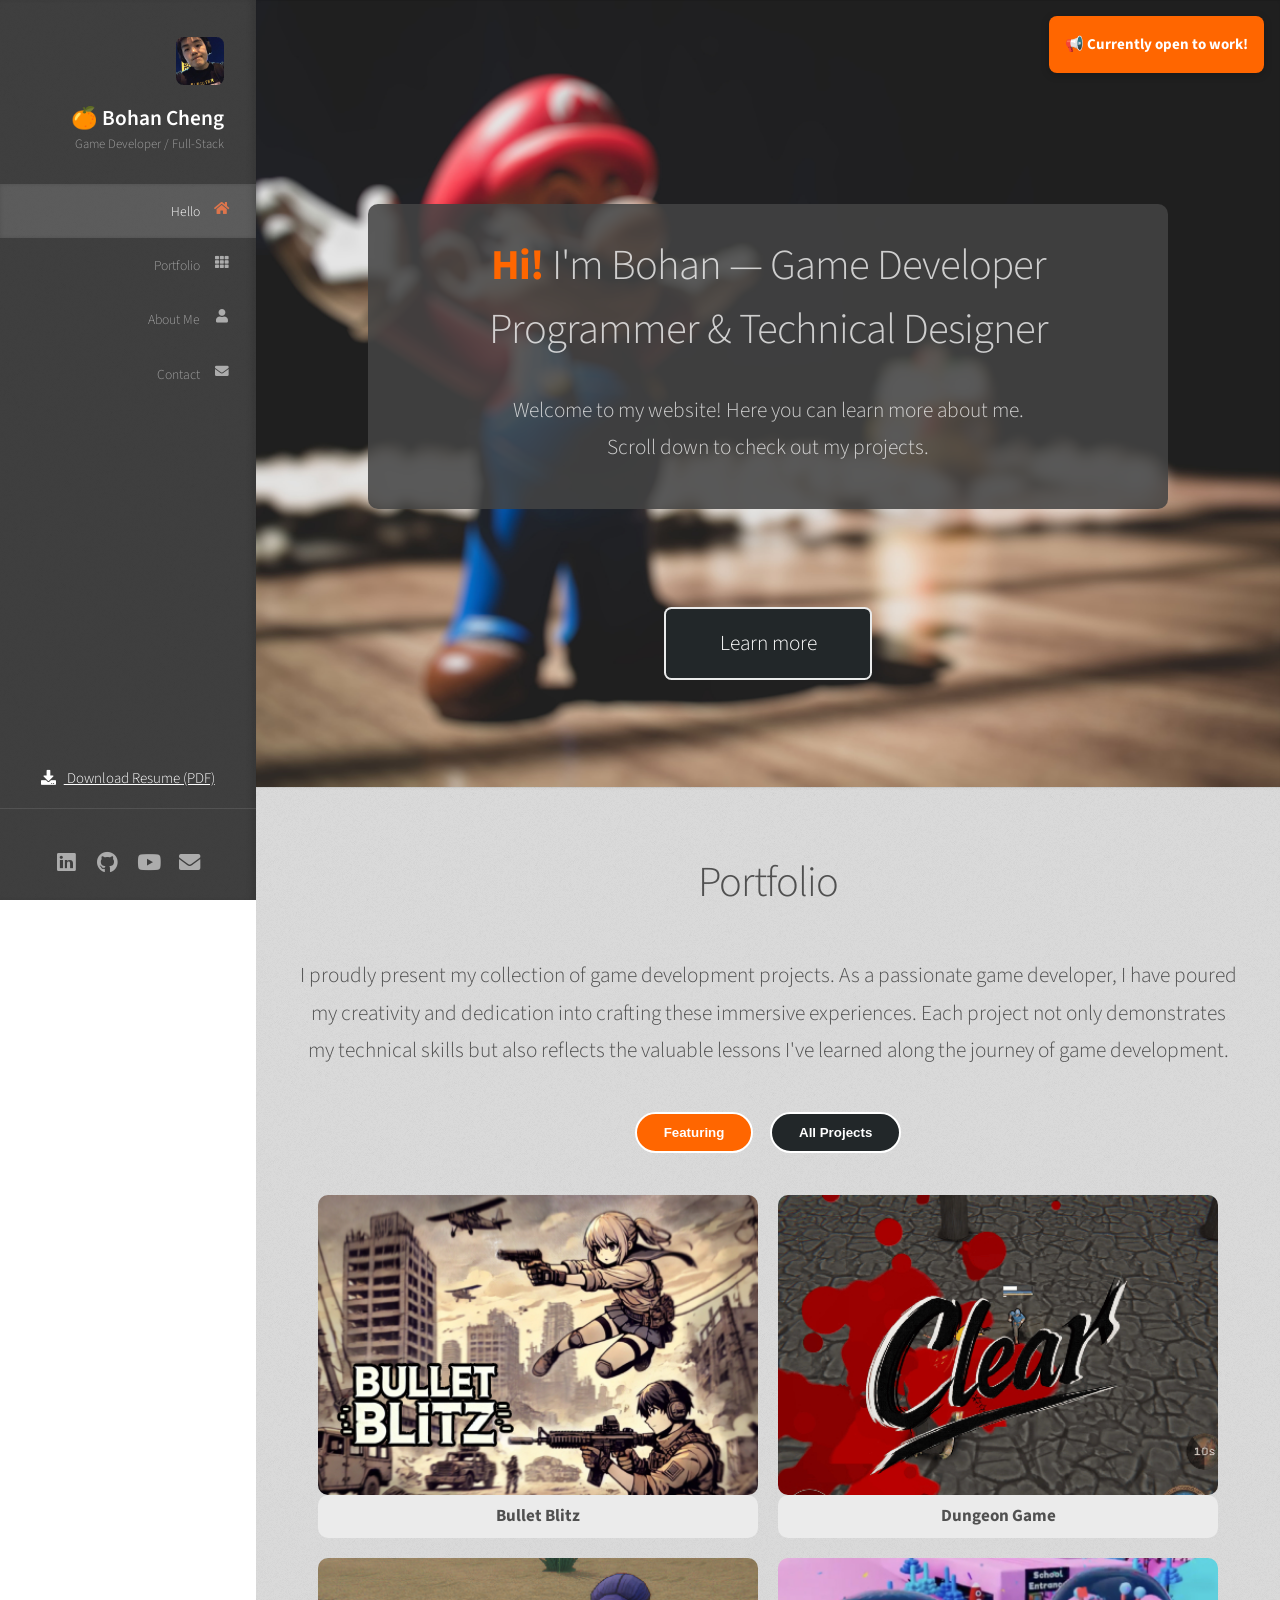
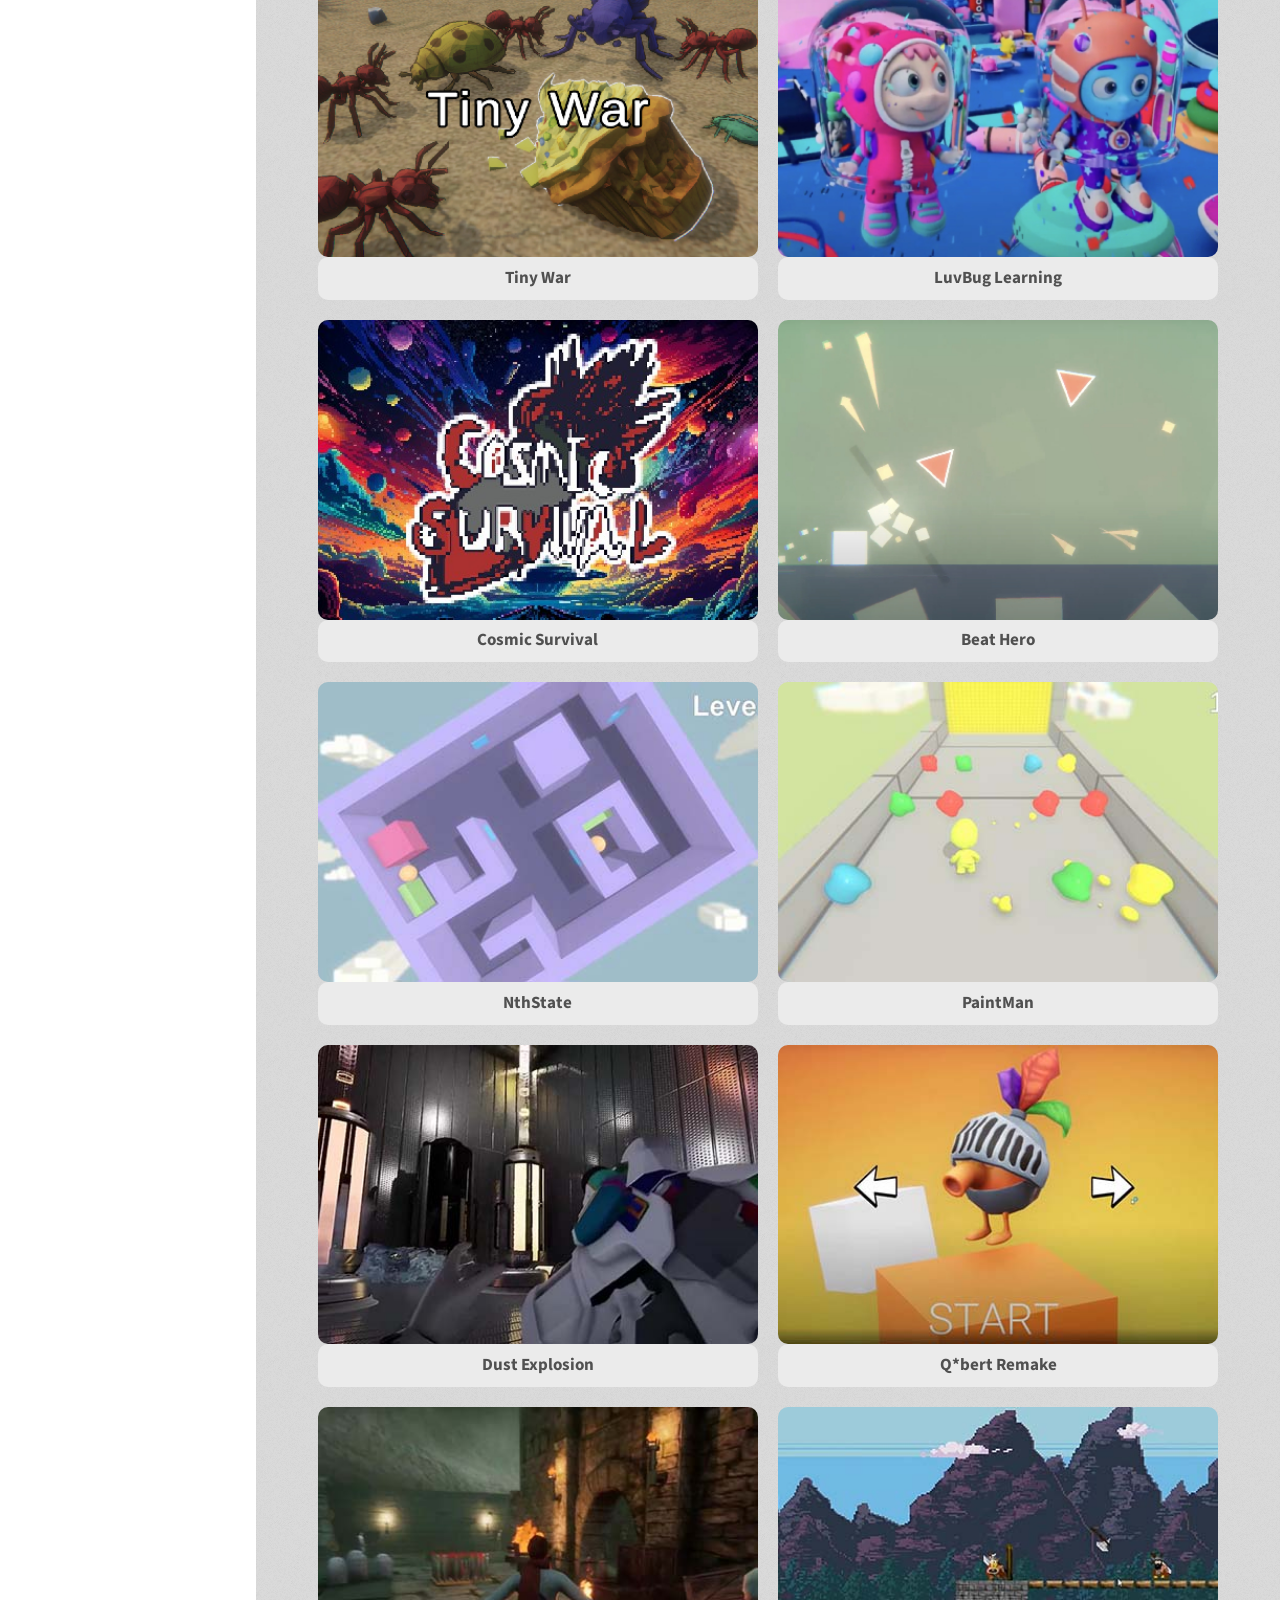
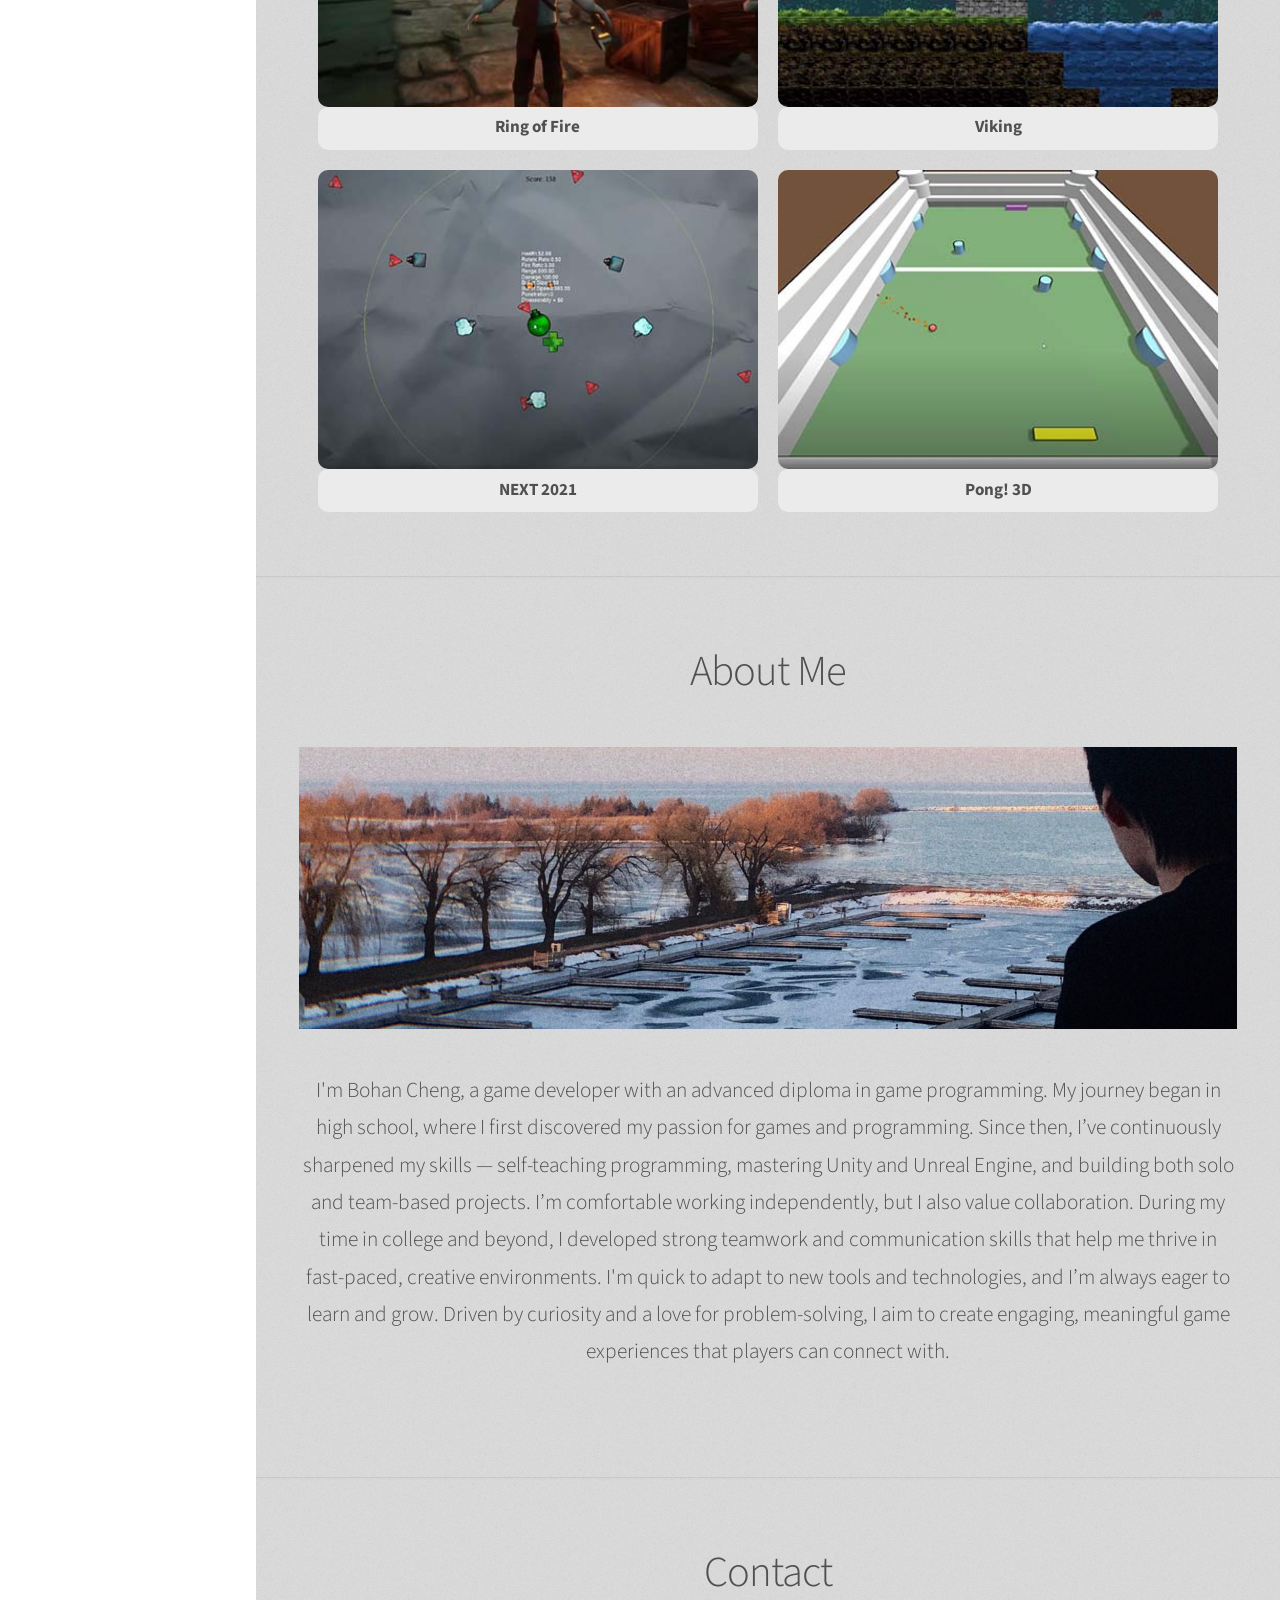
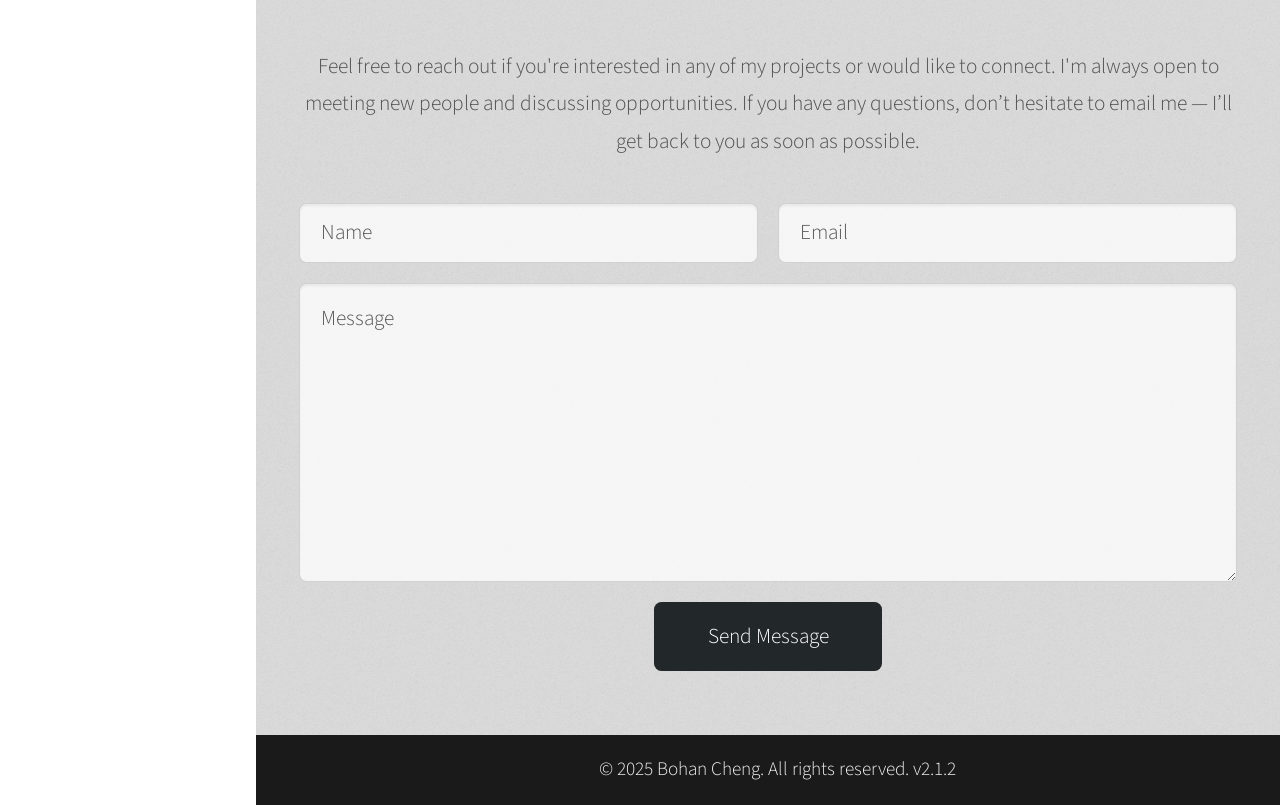
==== commit 6f1be794: "Update index.html" ====
--- a/index.html
+++ b/index.html
@@ -336,7 +336,7 @@
 
       <!-- Copyright -->
       <ul class="copyright">
-        <li>&copy; 2025 Bohan Cheng. All rights reserved. v2.3</li>
+        <li>&copy; 2025 Bohan Cheng. All rights reserved. v2.1.2</li>
       </ul>
 
     </div>
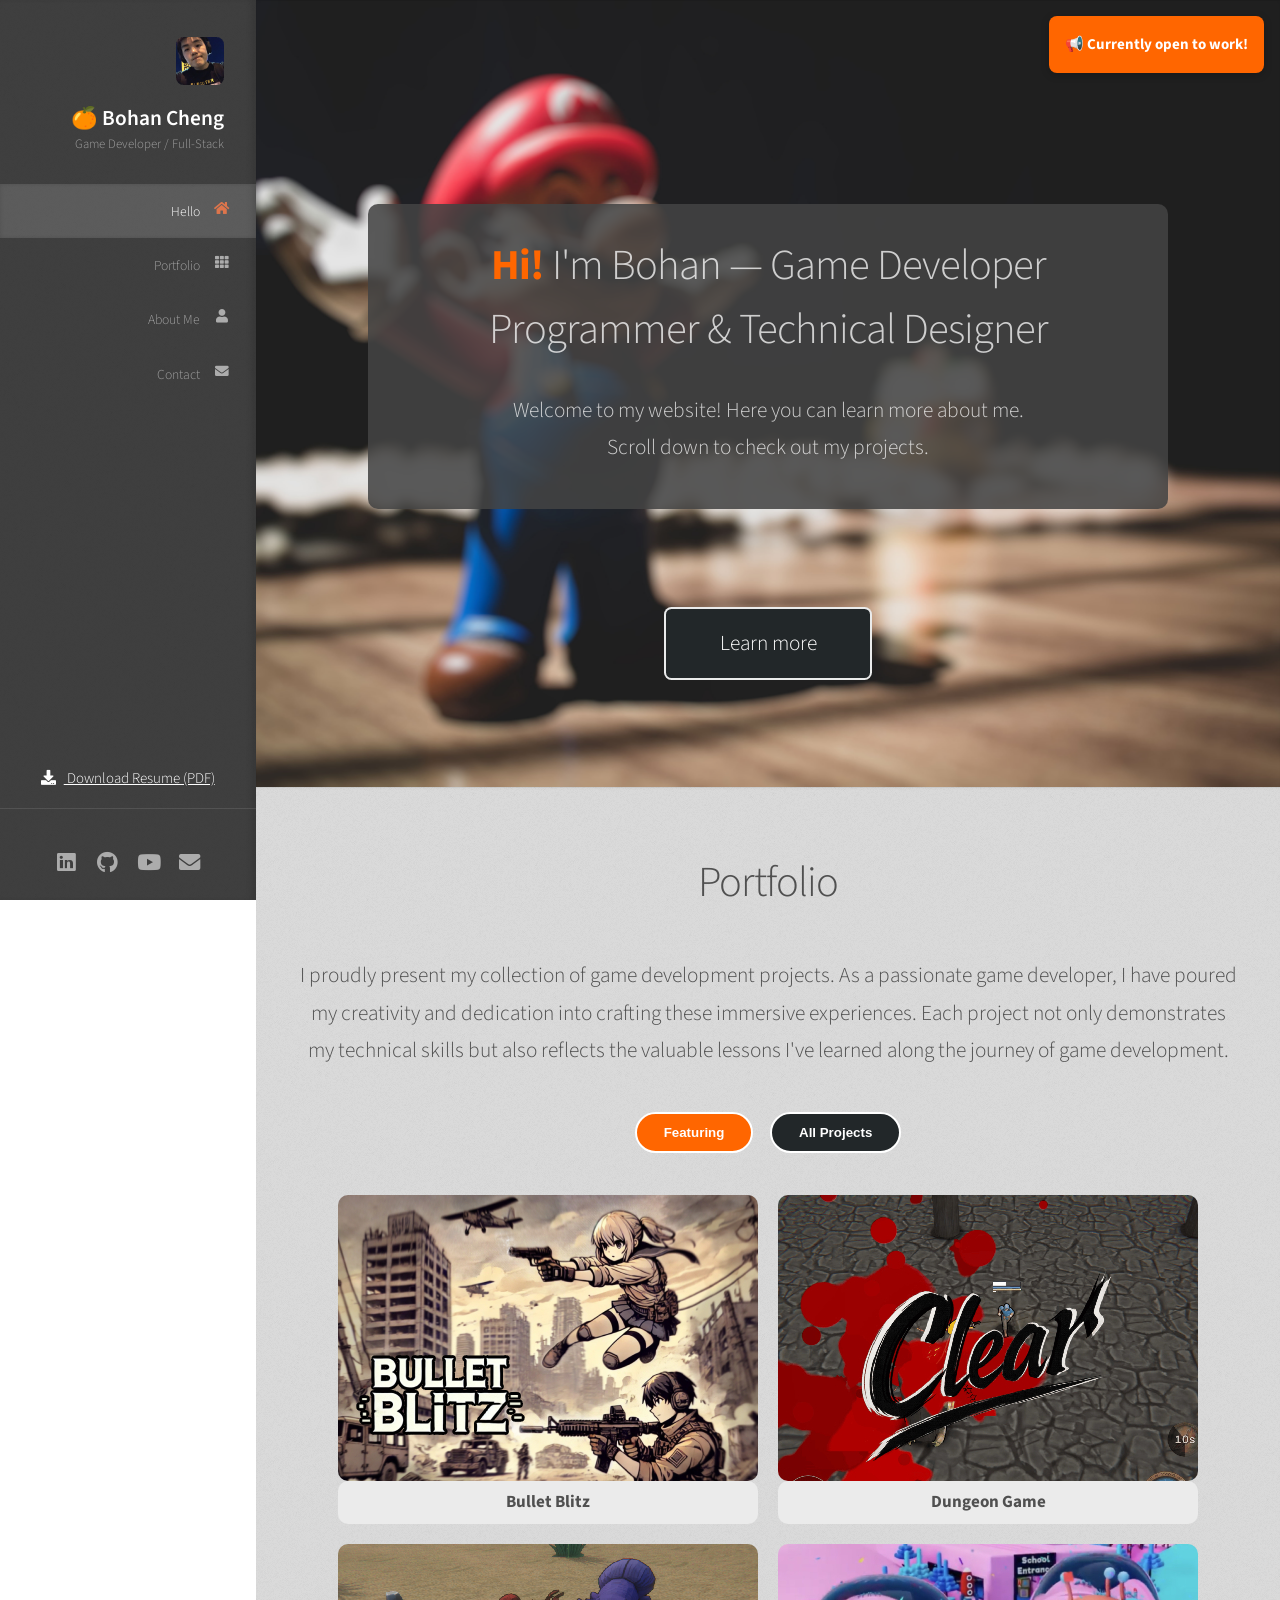
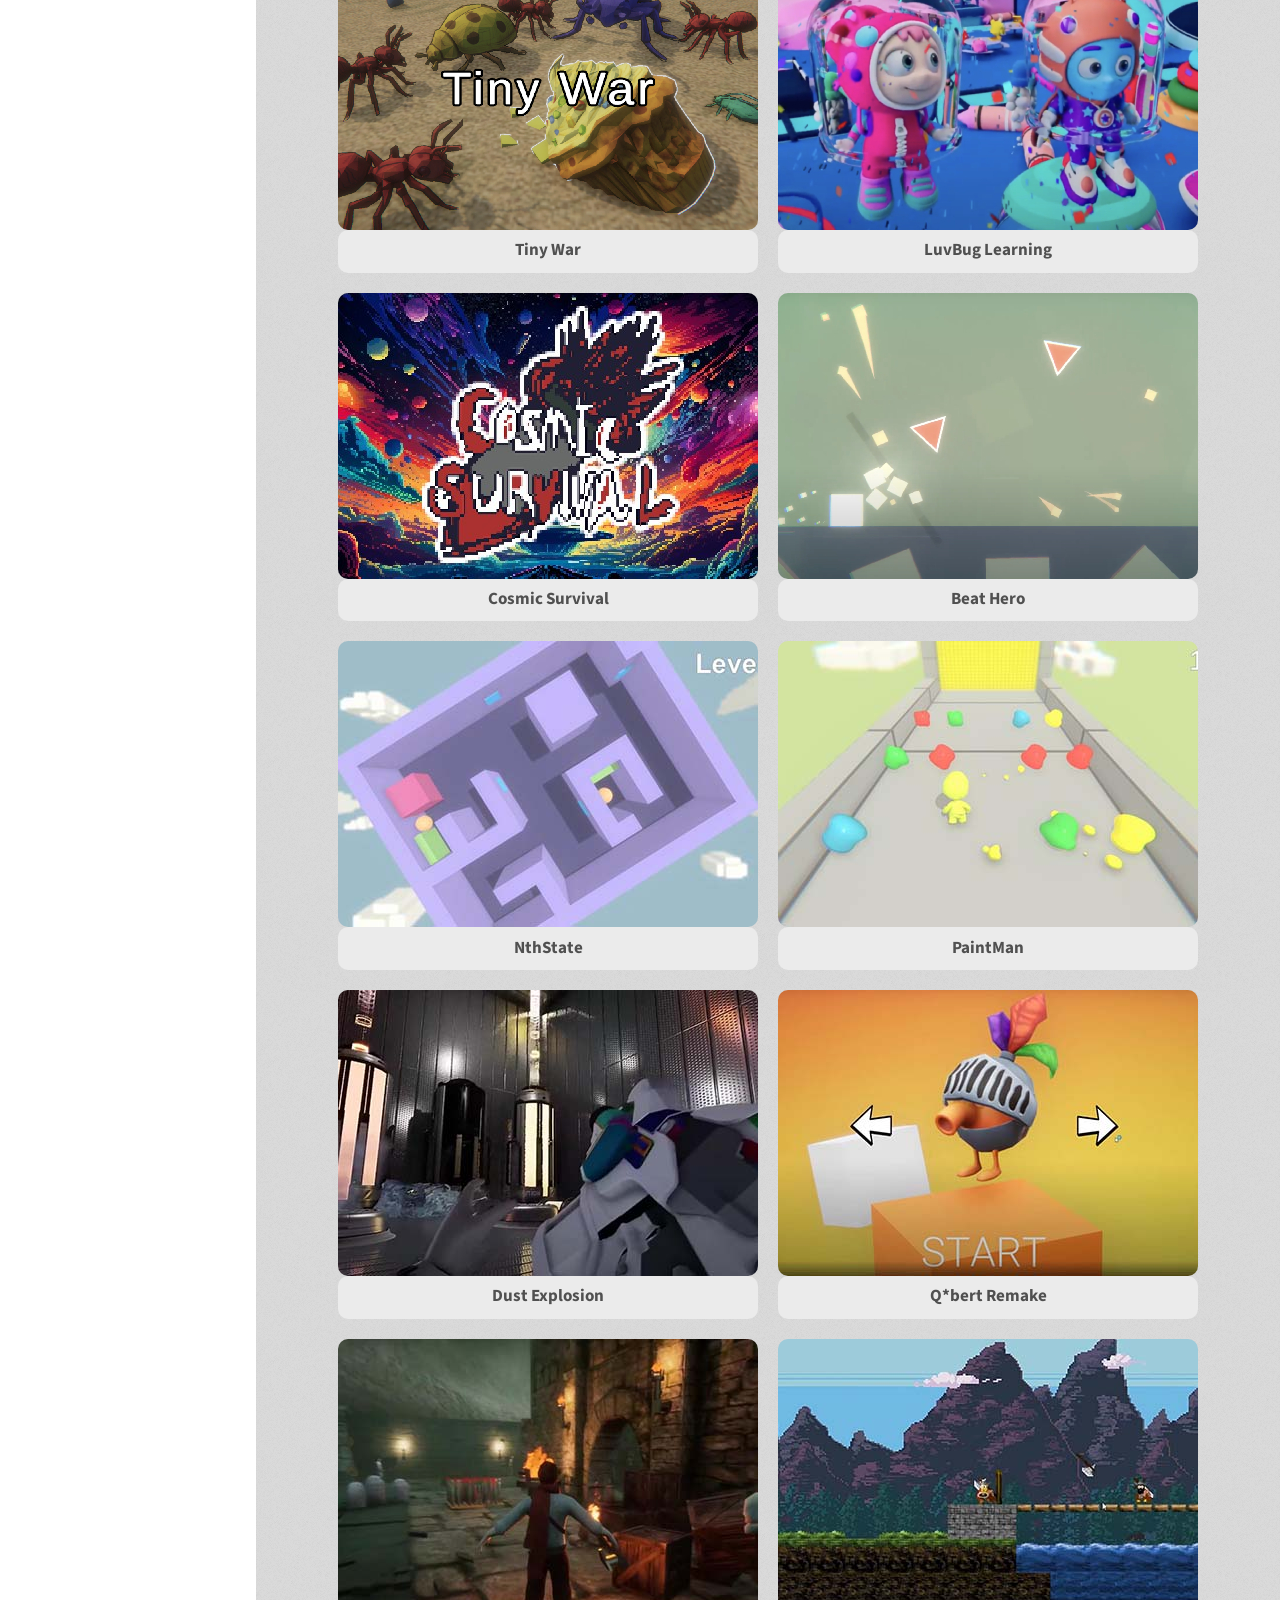
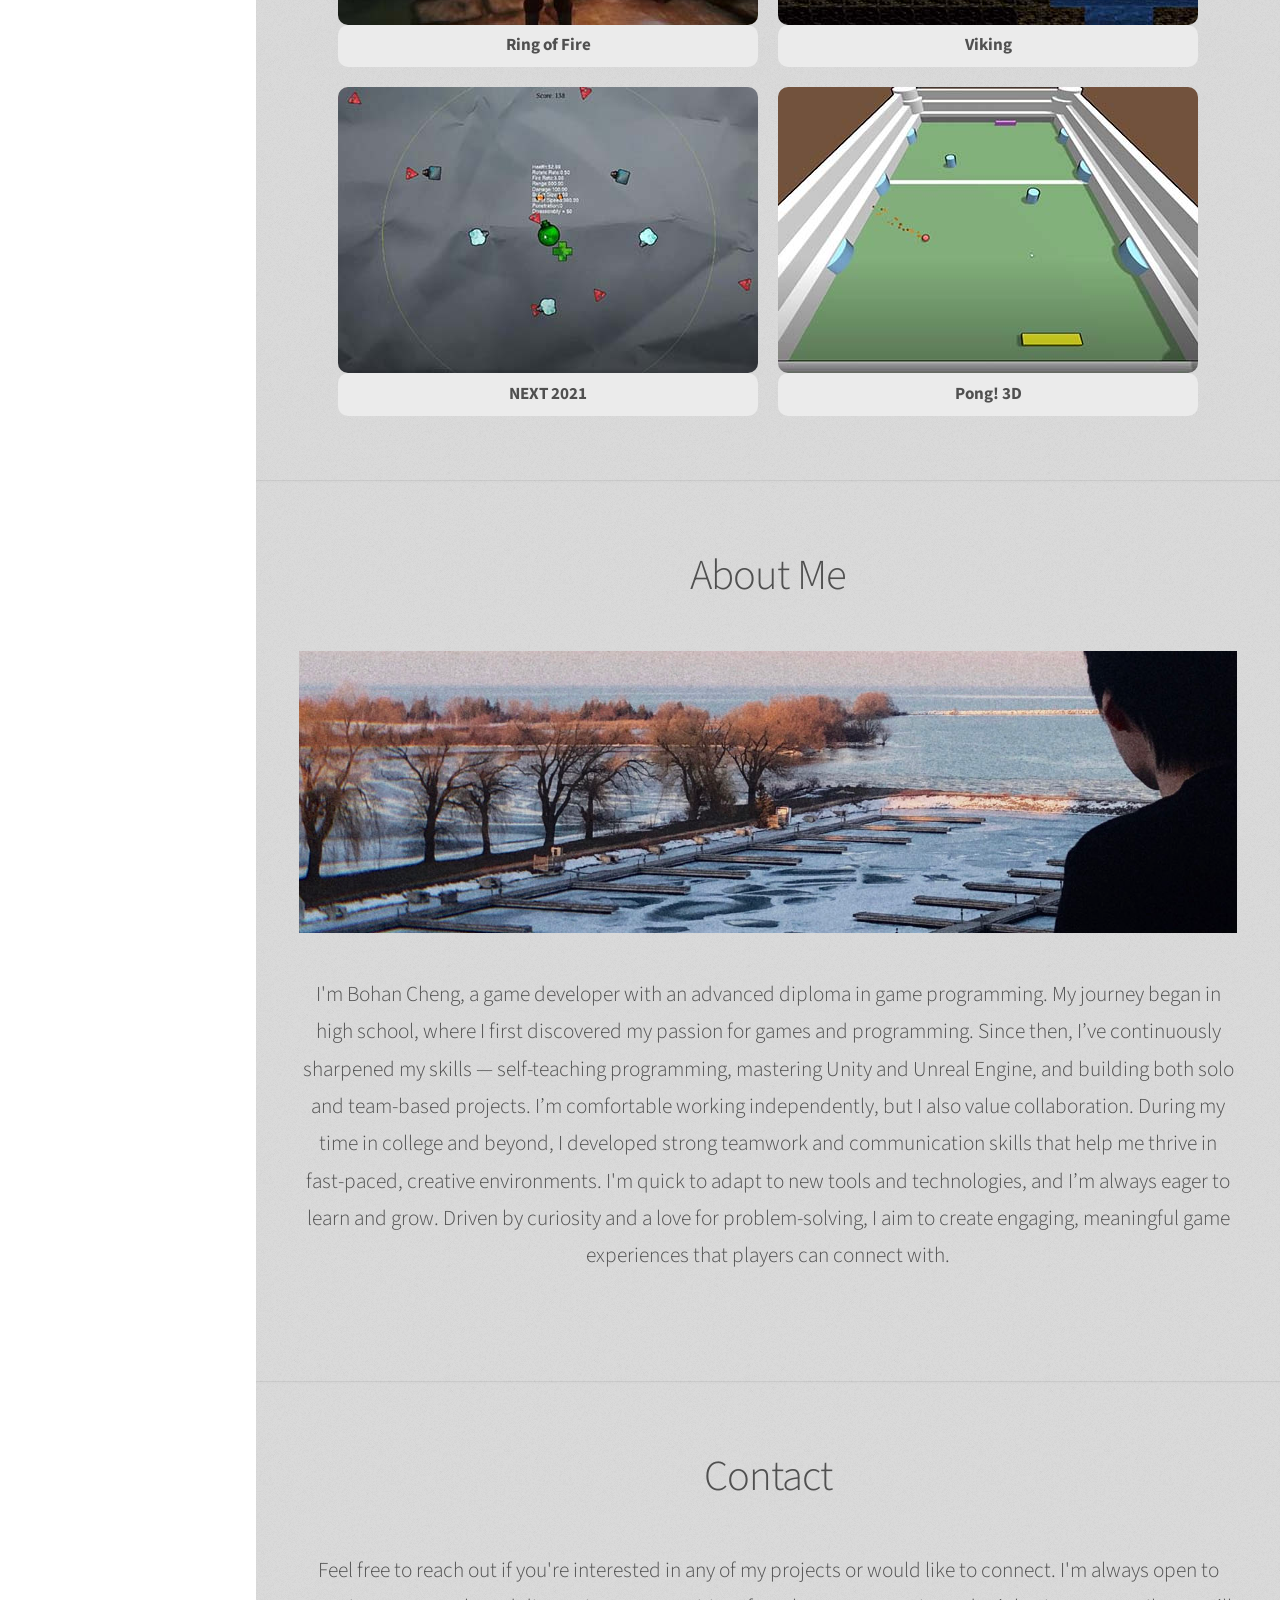
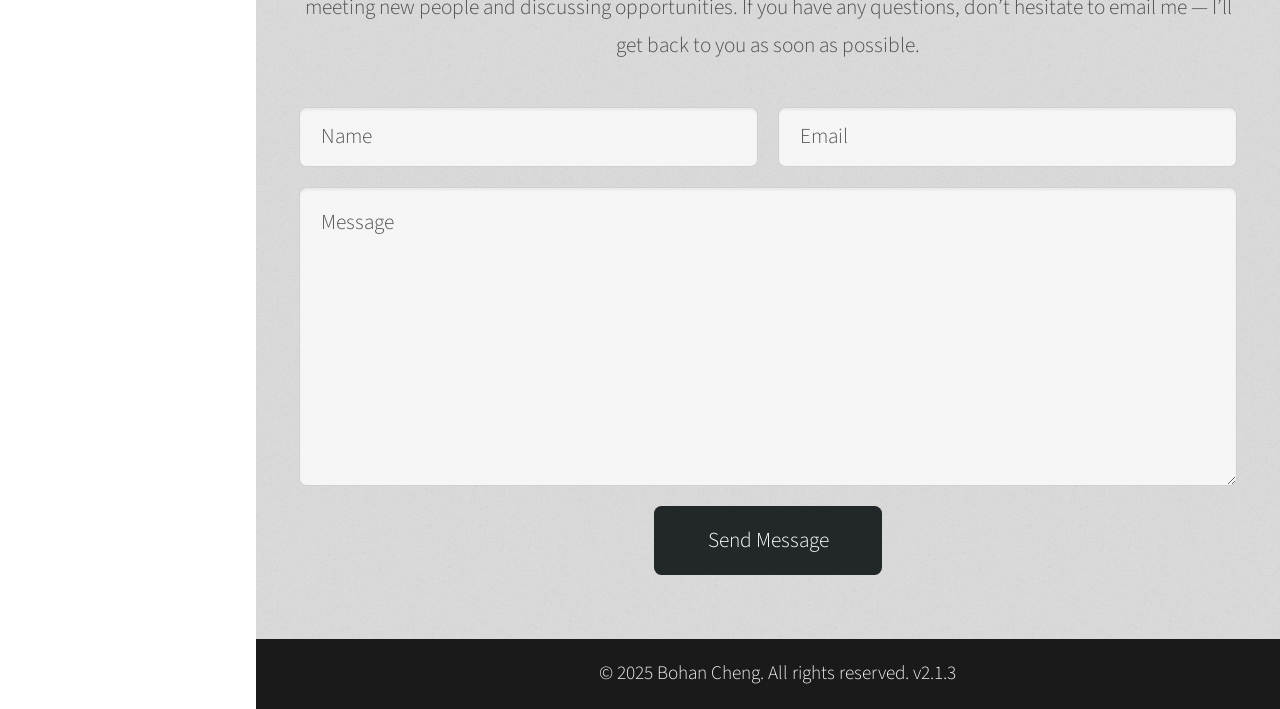
==== commit 143ab4ef: "Update index.html" ====
--- a/index.html
+++ b/index.html
@@ -336,7 +336,7 @@
 
       <!-- Copyright -->
       <ul class="copyright">
-        <li>&copy; 2025 Bohan Cheng. All rights reserved. v2.1.2</li>
+        <li>&copy; 2025 Bohan Cheng. All rights reserved. v2.1.3</li>
       </ul>
 
     </div>
--- a/assets/css/main.css
+++ b/assets/css/main.css
@@ -624,11 +624,6 @@
     box-sizing: border-box;
   }
   
-  .row > .item {
-    flex: 0 0 48%; /* Two columns, each taking ~50% width with some gap */
-    box-sizing: border-box;
-  }
-  
   .row.gtr-uniform>*> :last-child {
     margin-bottom: 0;
   }
@@ -702,7 +697,7 @@
   }
 
   .row>.col-6-wide {
-    width: 50%;
+    width: 20%;
   }
 
   .row>.off-6-wide {
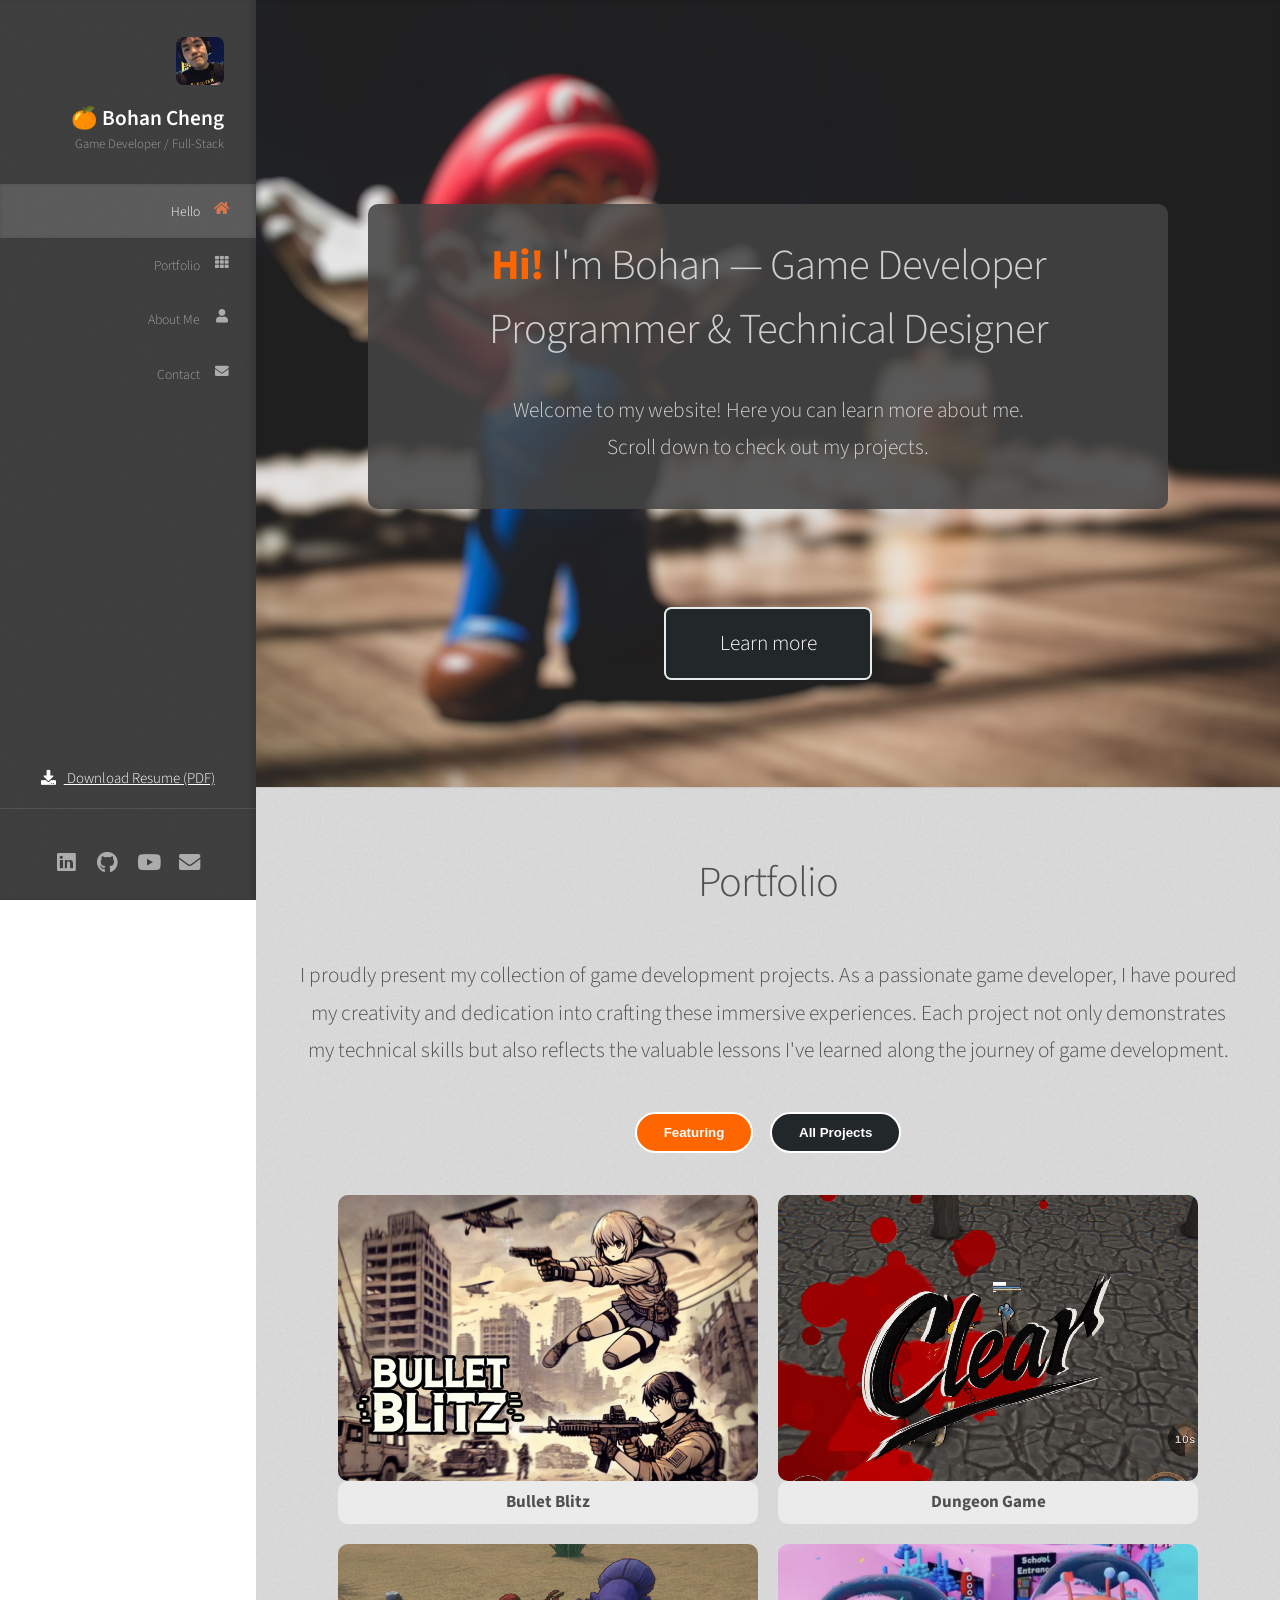
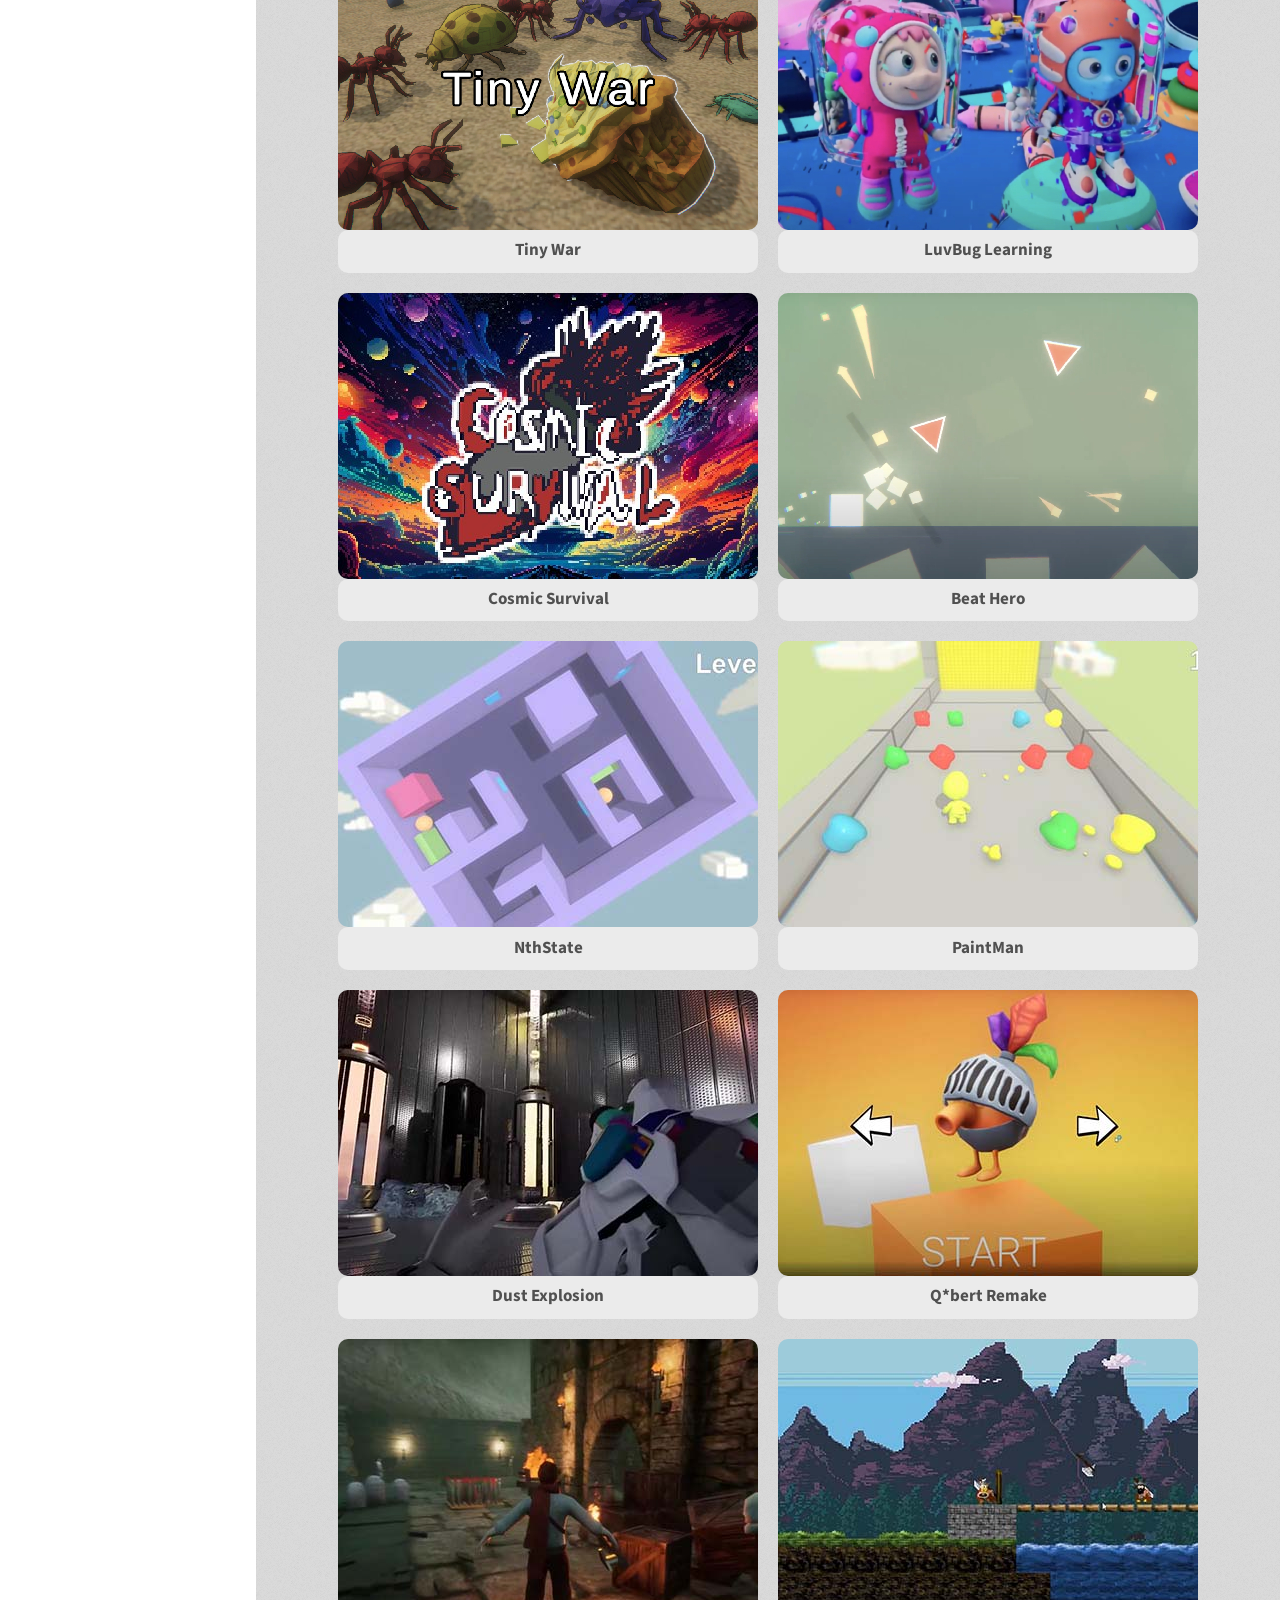
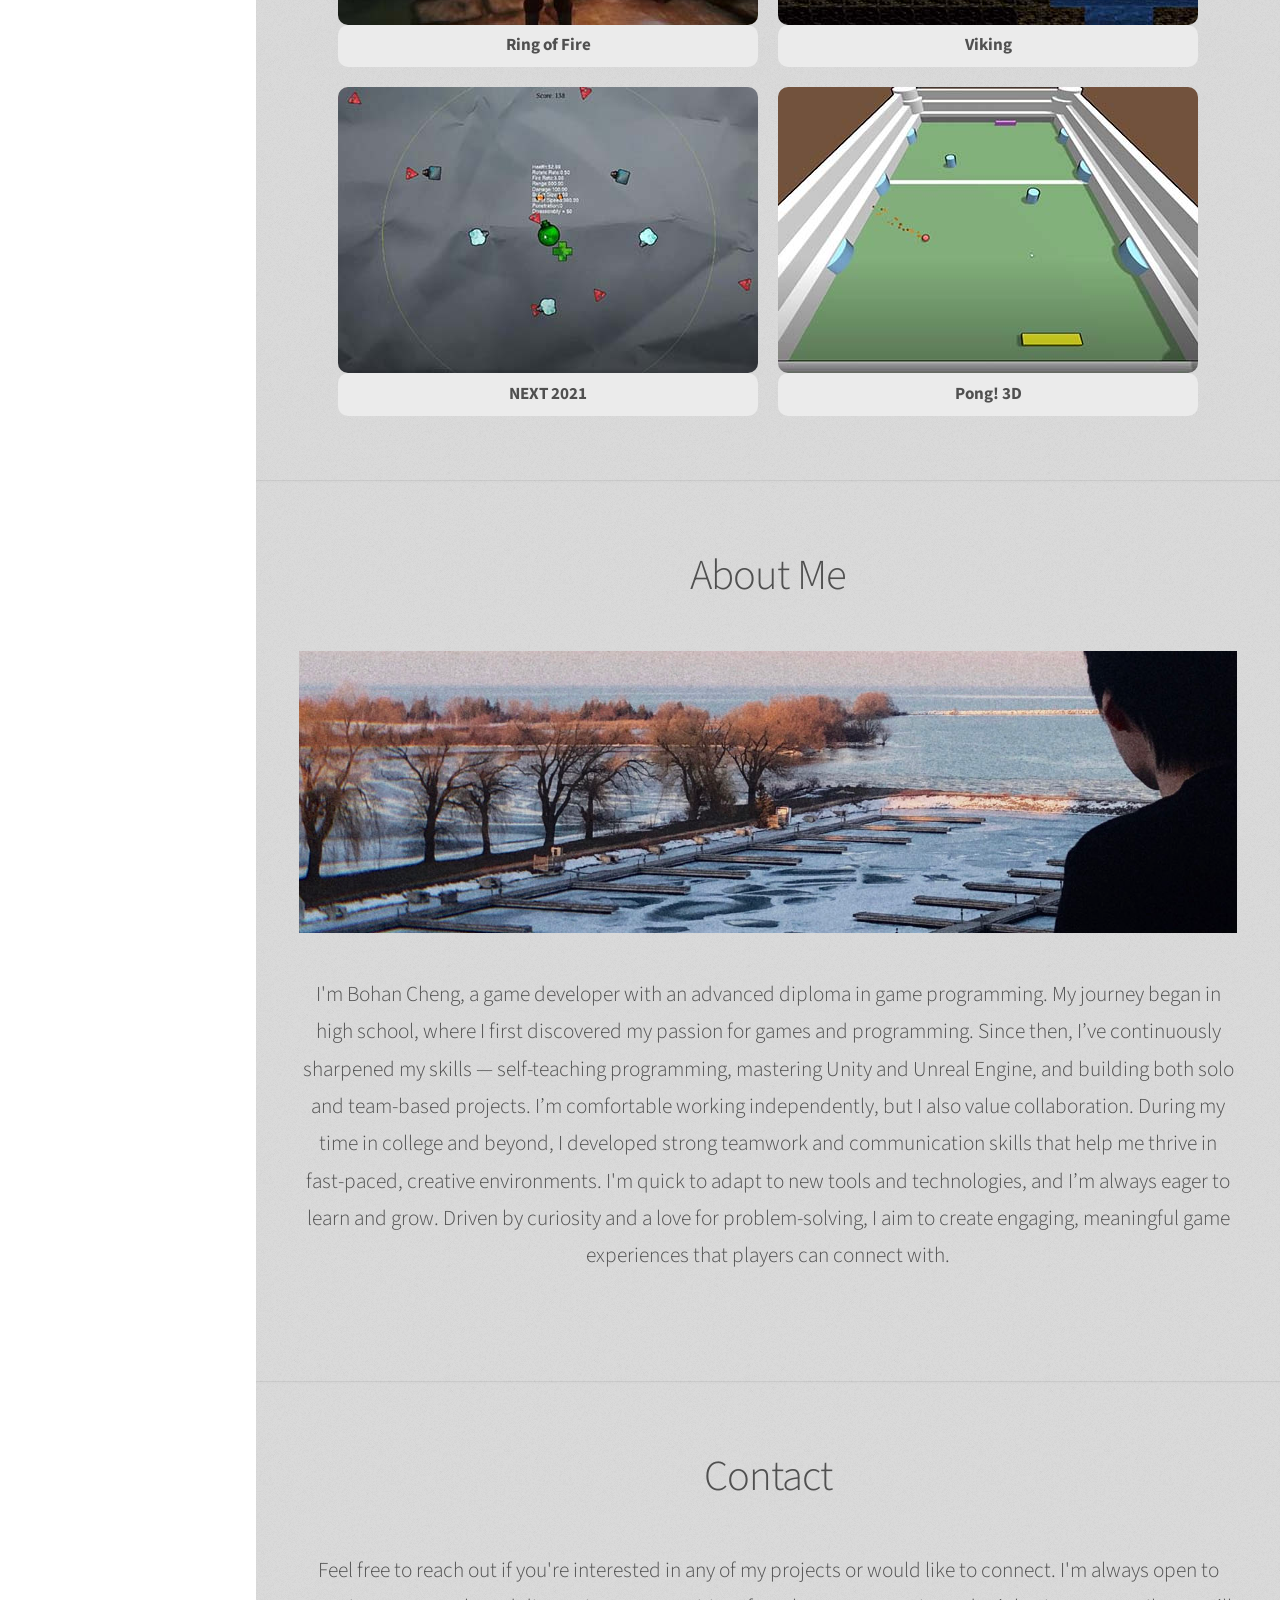
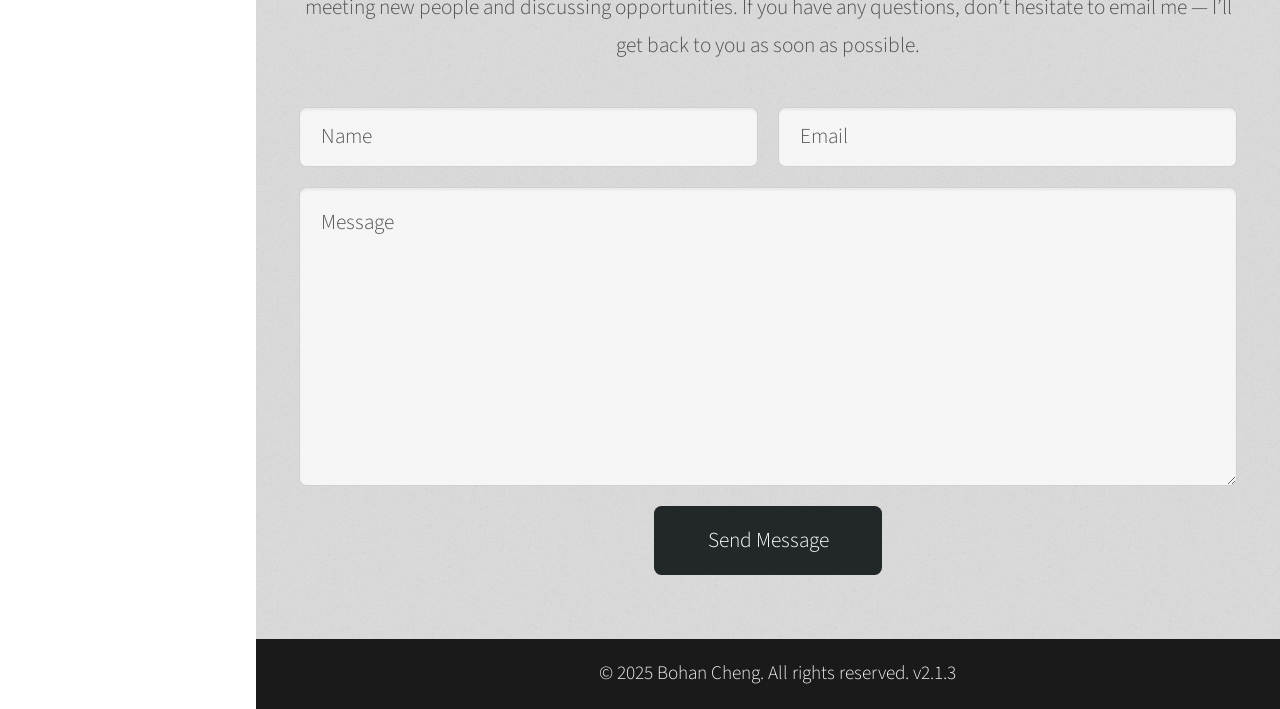
==== commit fbd477ba: "chore: disable open-to-work notification (re-enable anytime)" ====
--- a/index.html
+++ b/index.html
@@ -60,9 +60,11 @@
 
     <!-- Intro -->
     <section id="home" class="one dark cover">
+<!-- TODO: Re-enable when open to work
       <div id="news-feed">
         📢 Currently open to work!
       </div>
+      -->
       <div class="text-window">
         <div class="text-panel">
           <h2 class="text-centered"><span style="color: #ff6600; font-weight: bold;">Hi!</span> I'm Bohan — Game Developer<br />
--- a/assets/css/main.css
+++ b/assets/css/main.css
@@ -697,7 +697,7 @@
   }
 
   .row>.col-6-wide {
-    width: 20%;
+    width: 50%;
   }
 
   .row>.off-6-wide {
